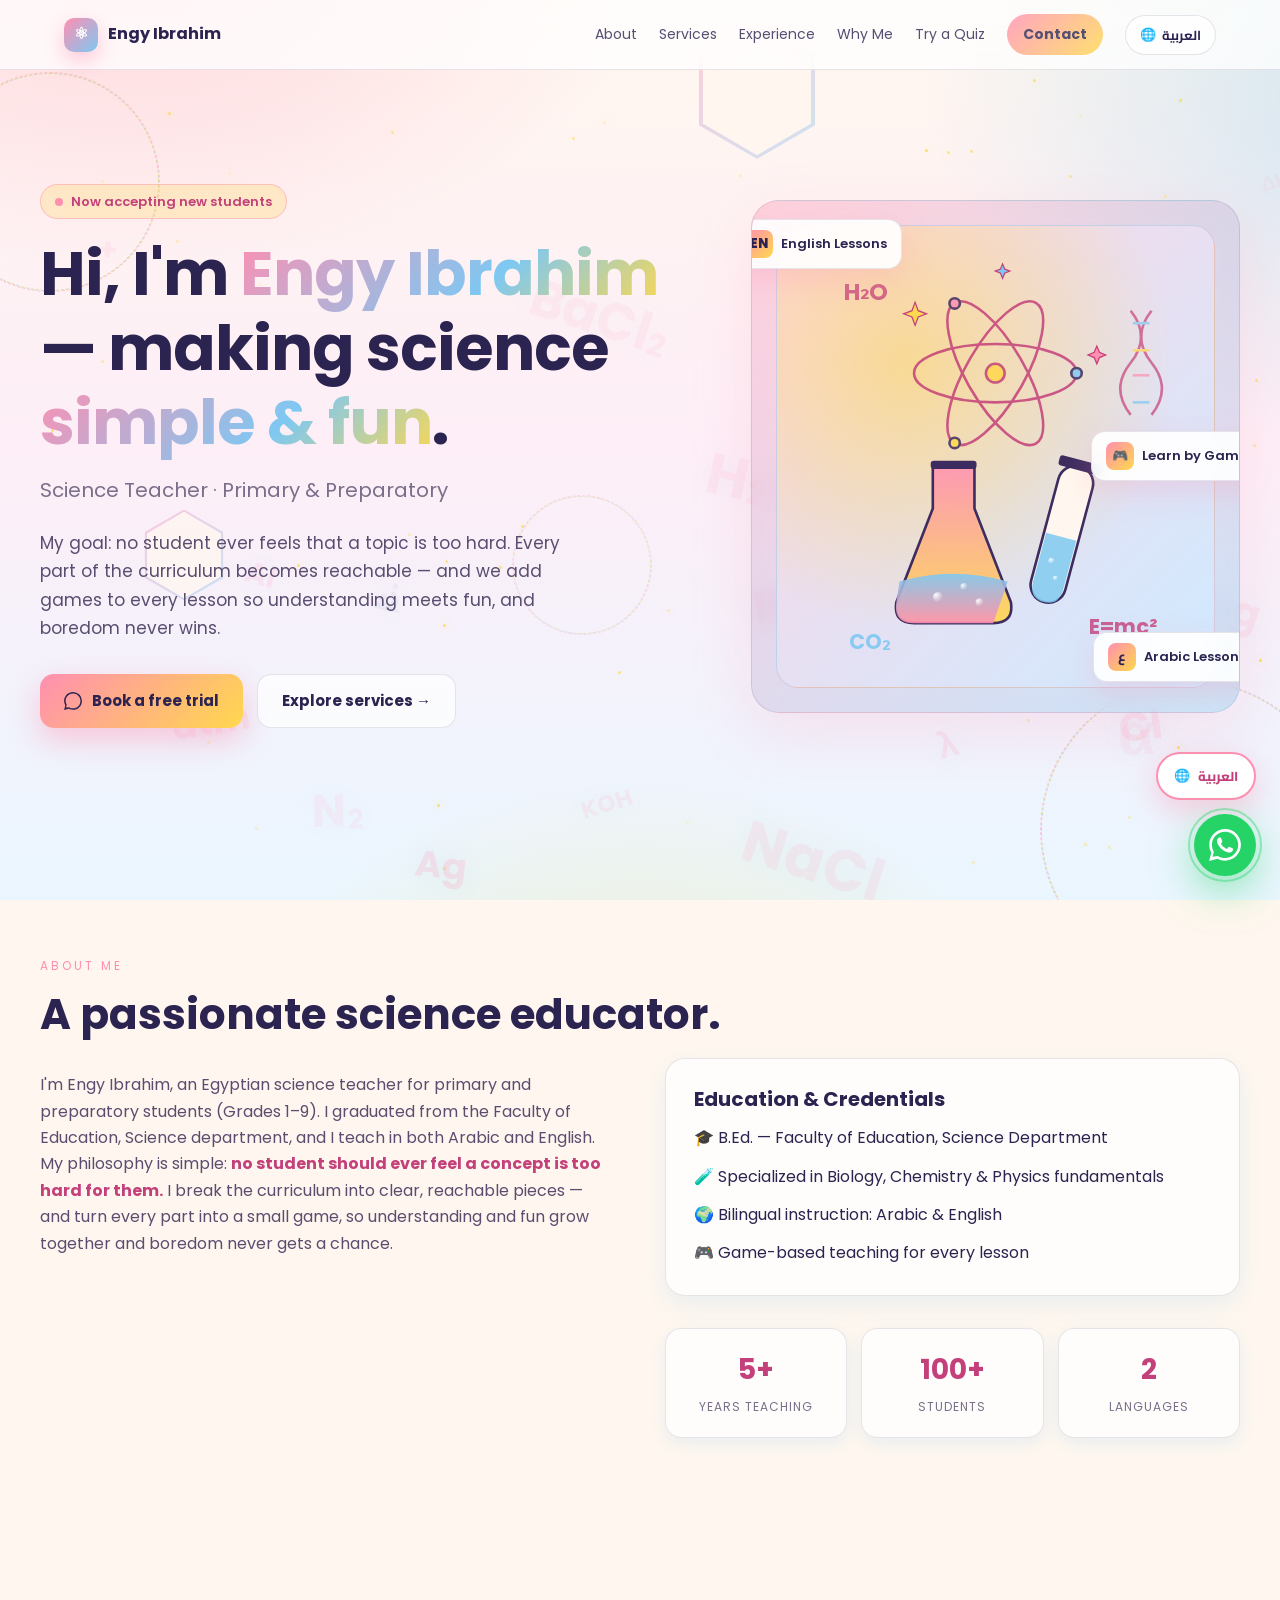
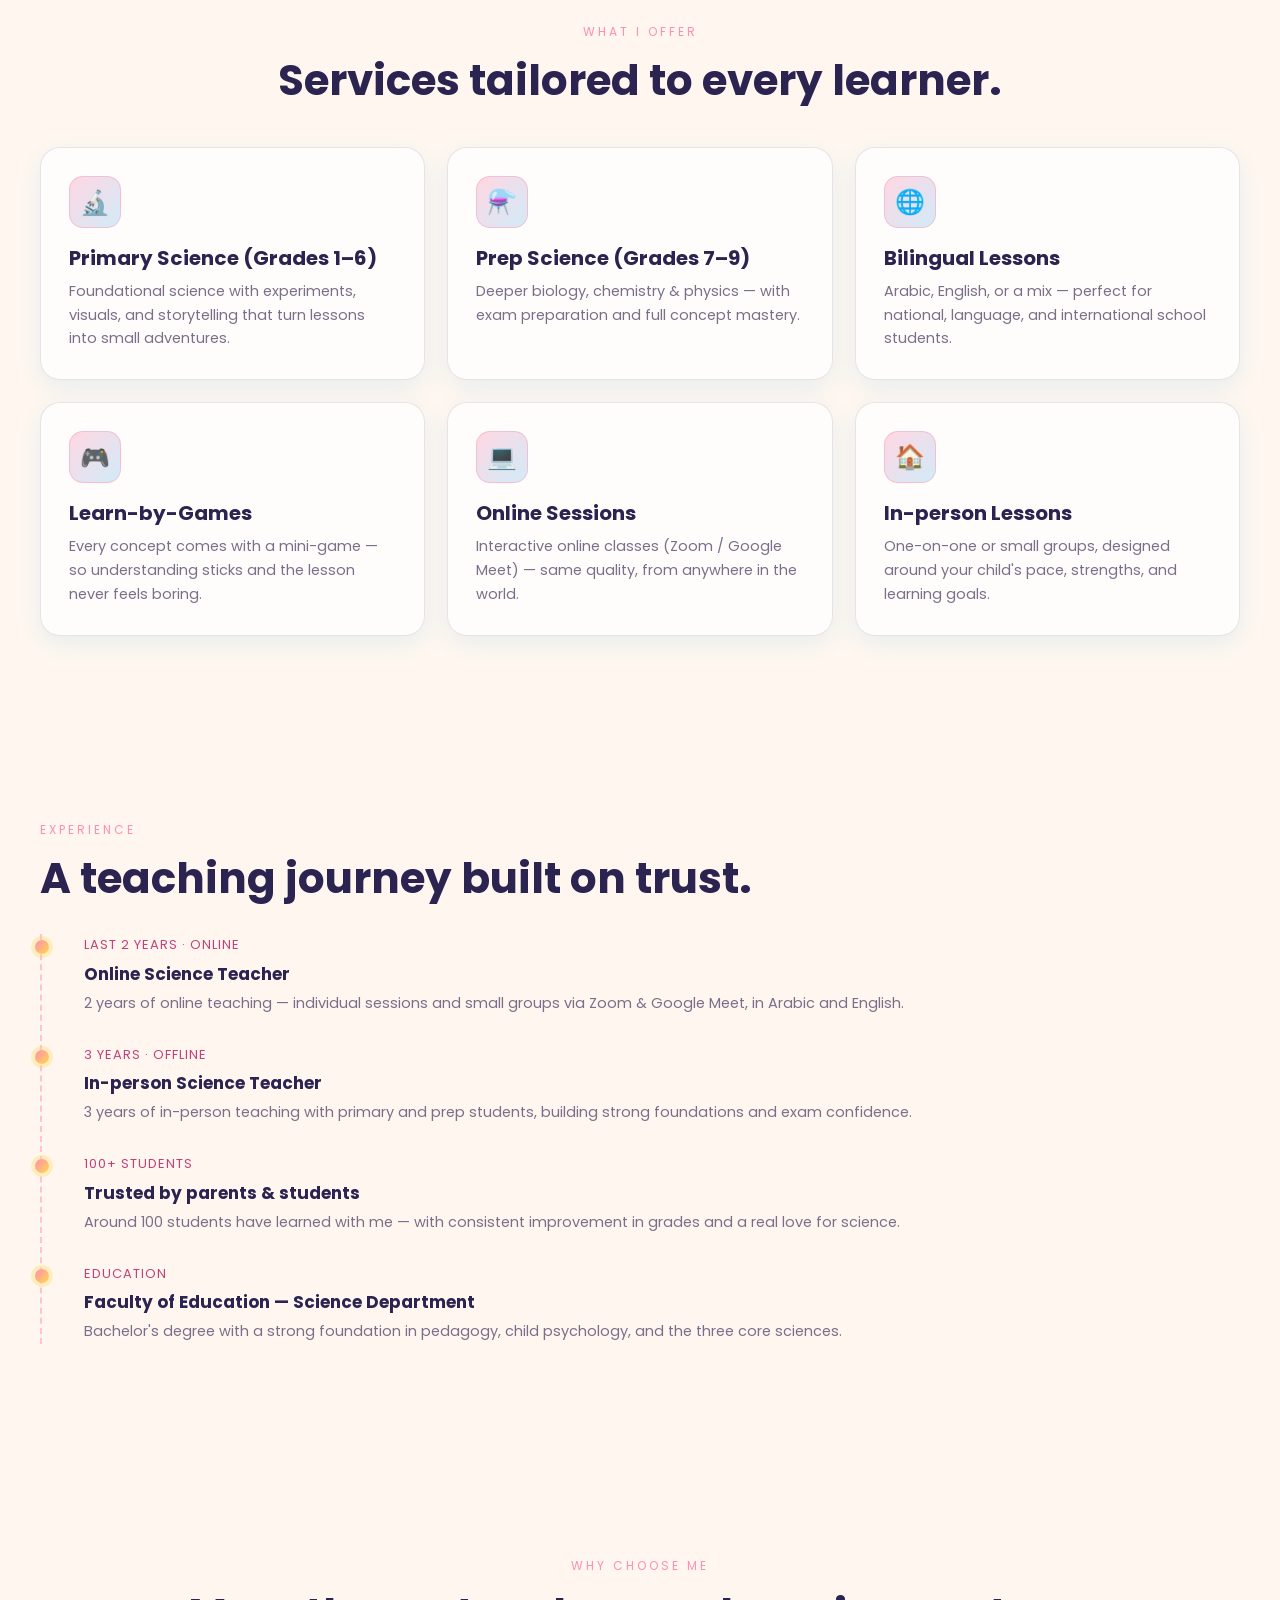
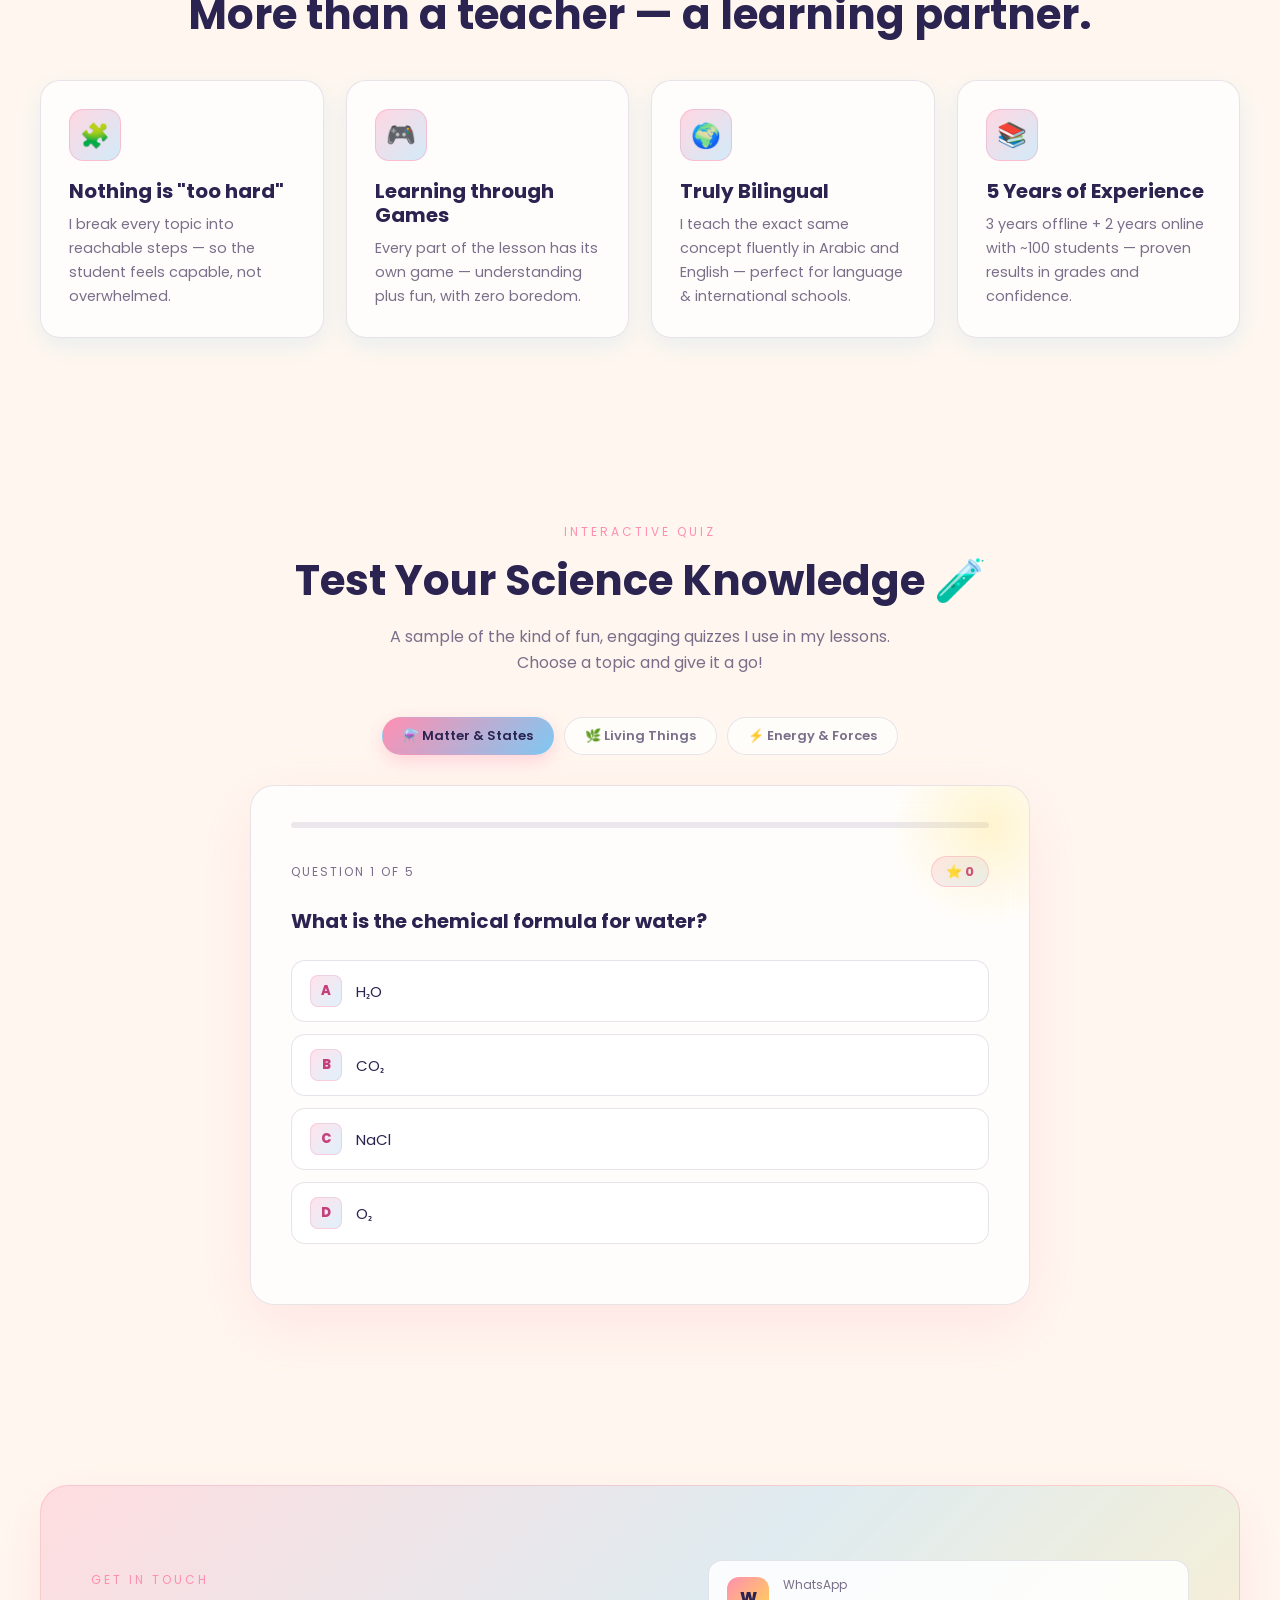
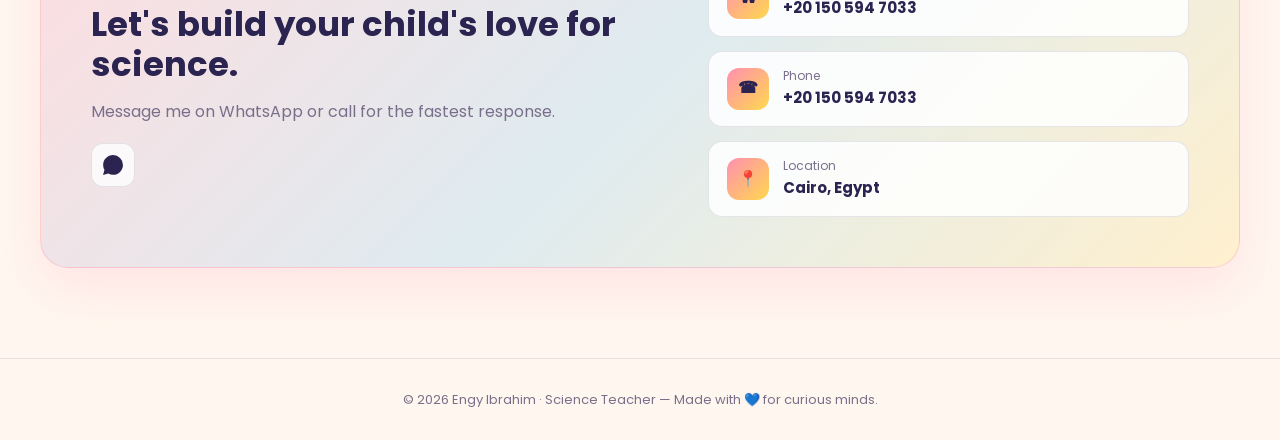
==== index.html @ bc52b360 "rename file" ====
<!DOCTYPE html>
<html lang="en">
<head>
<meta charset="UTF-8" />
<meta name="viewport" content="width=device-width, initial-scale=1.0" />
<title>Engy Ibrahim — Science Teacher | إنچي إبراهيم مدرّسة علوم</title>
<meta name="description" content="Engy Ibrahim — bilingual Egyptian science teacher for primary & preparatory students. Learning through games & simple explanations." />
<link rel="preconnect" href="https://fonts.googleapis.com">
<link rel="preconnect" href="https://fonts.gstatic.com" crossorigin>
<link href="https://fonts.googleapis.com/css2?family=Cairo:wght@400;600;700;900&family=Poppins:wght@300;400;500;600;700;800&display=swap" rel="stylesheet">
<style>
  :root{
    --navy:#3d2c5f;          /* deep plum used for text */
    --ink:#2b2350;           /* dark text */
    --teal:#ff8fb1;          /* baby pink (primary accent) */
    --cyan:#7ec8f2;           /* baby blue */
    --yellow:#ffd84d;        /* sunny yellow */
    --white:#ffffff;
    --cream:#fff7ef;
    --muted:#7a6f8a;
    --card:rgba(255,255,255,0.75);
    --border:rgba(61,44,95,0.12);
    --shadow:0 20px 60px rgba(255,143,177,.18);
  }
  *{box-sizing:border-box;margin:0;padding:0}
  html{scroll-behavior:smooth}
  body{
    font-family:'Poppins','Cairo',sans-serif;
    background:var(--cream);
    color:var(--ink);
    line-height:1.65;
    overflow-x:hidden;
  }
  /* Language switching */
  body.lang-en .ar-only{display:none !important}
  body.lang-ar .en-only{display:none !important}
  body.lang-ar{font-family:'Cairo',sans-serif;direction:rtl;text-align:right}
  body.lang-ar .nav-wrap,
  body.lang-ar .hero-grid,
  body.lang-ar .about-grid,
  body.lang-ar .contact-wrap{direction:rtl}
  body.lang-ar .timeline{padding-left:0;padding-right:24px;border-left:0;border-right:2px dashed rgba(22,224,189,.35)}
  body.lang-ar .tl-item::before{left:auto;right:-31px}
  body.lang-ar .tl-item{padding-left:0;padding-right:18px}
  body.lang-ar .c-item:hover{transform:translateX(-4px)}
  body.lang-ar .wa-float{right:auto;left:24px}
  body.lang-ar .lang-toggle{right:auto;left:24px}

  a{color:inherit;text-decoration:none}
  img{max-width:100%;display:block}

  /* Background */
  .bg-decor{
    position:fixed;inset:0;z-index:-1;overflow:hidden;
    background:
      radial-gradient(900px 600px at 10% -10%, rgba(255,143,177,.35), transparent 60%),
      radial-gradient(800px 600px at 110% 10%, rgba(126,200,242,.35), transparent 60%),
      radial-gradient(700px 500px at 50% 120%, rgba(255,216,77,.30), transparent 60%),
      linear-gradient(180deg,#fff7ef 0%, #fdeef7 50%, #eaf6ff 100%);
  }
  .stars{position:absolute;inset:0}
  .stars span{
    position:absolute;width:3px;height:3px;background:var(--yellow);border-radius:50%;
    opacity:.7;animation:twinkle 4s infinite ease-in-out;box-shadow:0 0 8px rgba(255,216,77,.7);
  }
  @keyframes twinkle{0%,100%{opacity:.3;transform:scale(1)}50%{opacity:1;transform:scale(1.6)}}

  .atom{
    position:absolute;width:220px;height:220px;border-radius:50%;
    border:1.5px dashed rgba(255,143,177,.45);
    animation:spin 30s linear infinite;
  }
  .atom::before,.atom::after{
    content:"";position:absolute;inset:0;border-radius:50%;
    border:1.5px dashed rgba(126,200,242,.5);
    transform:rotate(60deg);
  }
  .atom::after{transform:rotate(120deg);border-color:rgba(255,216,77,.5)}
  .atom.a1{top:8%;left:-60px}
  .atom.a2{bottom:-80px;right:-60px;width:300px;height:300px;animation-duration:50s}
  .atom.a3{top:55%;left:40%;width:140px;height:140px;opacity:.6}
  @keyframes spin{to{transform:rotate(360deg)}}

  /* Chemistry symbols */
  .chem{
    position:absolute;font-family:'Poppins',sans-serif;font-weight:700;
    color:rgba(255,143,177,.45);
    text-shadow:0 0 24px rgba(126,200,242,.25);
    user-select:none;pointer-events:none;
    animation:drift 18s ease-in-out infinite;white-space:nowrap;
  }
  .chem sub{font-size:.6em;vertical-align:-3px;margin:0 1px}
  .chem sup{font-size:.6em;vertical-align:6px;margin:0 1px}
  @keyframes drift{
    0%,100%{transform:translate(0,0) rotate(var(--r,0deg));opacity:var(--o,.35)}
    50%{transform:translate(10px,-18px) rotate(calc(var(--r,0deg) + 4deg));opacity:calc(var(--o,.35) + .12)}
  }
  .hex{
    position:absolute;width:90px;height:104px;
    clip-path:polygon(50% 0%,100% 25%,100% 75%,50% 100%,0% 75%,0% 25%);
    animation:floatY 14s ease-in-out infinite;opacity:.7;
  }
  .hex::before{
    content:"";position:absolute;inset:0;
    clip-path:polygon(50% 0%,100% 25%,100% 75%,50% 100%,0% 75%,0% 25%);
    background:linear-gradient(135deg, rgba(255,143,177,.55), rgba(126,200,242,.55));
  }
  .hex::after{
    content:"";position:absolute;inset:3px;
    clip-path:polygon(50% 0%,100% 25%,100% 75%,50% 100%,0% 75%,0% 25%);
    background:var(--cream);
  }
  @keyframes floatY{0%,100%{transform:translateY(0) rotate(0)}50%{transform:translateY(-22px) rotate(8deg)}}

  /* Navbar */
  nav.top{
    position:sticky;top:0;z-index:50;
    backdrop-filter:blur(14px);
    background:rgba(255,255,255,.75);
    border-bottom:1px solid var(--border);
  }
  .nav-wrap{
    max-width:1200px;margin:0 auto;padding:14px 24px;
    display:flex;align-items:center;justify-content:space-between;gap:16px;
  }
  .logo{display:flex;align-items:center;gap:10px;font-weight:700;color:var(--ink)}
  .logo .dot{
    width:34px;height:34px;border-radius:10px;
    background:linear-gradient(135deg,var(--teal),var(--cyan));
    display:grid;place-items:center;color:#fff;font-weight:900;
    box-shadow:0 8px 20px rgba(255,143,177,.45);
  }
  .nav-links{display:flex;gap:22px;align-items:center;font-size:14px;color:var(--ink)}
  .nav-links a{opacity:.8;transition:.2s}
  .nav-links a:hover{opacity:1;color:var(--teal)}
  .nav-cta{
    padding:9px 16px;border-radius:999px;
    background:linear-gradient(135deg,var(--teal),var(--yellow));
    color:var(--ink)!important;font-weight:700;
  }
  .lang-btn{
    background:rgba(255,255,255,.7);border:1px solid var(--border);
    color:var(--ink);padding:7px 14px;border-radius:999px;font-weight:700;
    font-size:13px;cursor:pointer;display:inline-flex;align-items:center;gap:6px;
    transition:.2s;font-family:inherit;
  }
  .lang-btn:hover{border-color:var(--teal);color:var(--teal)}
  .burger{display:none;background:none;border:0;color:var(--ink);font-size:24px;cursor:pointer}

  section{padding:90px 24px;position:relative}
  .container{max-width:1200px;margin:0 auto}
  .eyebrow{
    display:inline-block;font-size:12px;letter-spacing:3px;text-transform:uppercase;
    color:var(--teal);margin-bottom:14px;font-family:'Poppins',sans-serif;
  }
  body.lang-ar .eyebrow{letter-spacing:1px}
  h1,h2,h3{font-weight:700;line-height:1.2;color:var(--ink)}
  h2.section-title{font-size:clamp(28px,4vw,42px);margin-bottom:18px}

  /* HERO */
  .hero{padding-top:60px;padding-bottom:80px;min-height:88vh;display:flex;align-items:center}
  .hero-grid{display:grid;grid-template-columns:1.2fr .9fr;gap:60px;align-items:center;width:100%}
  .badge{
    display:inline-flex;align-items:center;gap:8px;
    padding:6px 14px;border-radius:999px;
    background:rgba(255,216,77,.25);border:1px solid rgba(255,143,177,.45);
    color:#c4407a;font-size:13px;font-weight:600;margin-bottom:18px;
  }
  .badge .pulse{width:8px;height:8px;border-radius:50%;background:var(--teal);box-shadow:0 0 0 0 rgba(255,143,177,.7);animation:pulse 2s infinite}
  @keyframes pulse{70%{box-shadow:0 0 0 12px rgba(255,143,177,0)}100%{box-shadow:0 0 0 0 rgba(255,143,177,0)}}

  .hero h1{font-size:clamp(36px,5.4vw,62px);letter-spacing:-1px}
  .hero h1 .grad{
    background:linear-gradient(135deg,var(--teal),var(--cyan) 60%, var(--yellow));
    -webkit-background-clip:text;background-clip:text;color:transparent;
  }
  .hero .role{font-size:clamp(16px,1.6vw,20px);color:var(--muted);margin-top:14px}
  .hero .tag{margin-top:22px;color:#5a4d70;max-width:560px;font-size:17px}
  .hero-cta{display:flex;gap:14px;margin-top:32px;flex-wrap:wrap}
  .btn{
    padding:14px 24px;border-radius:14px;font-weight:700;font-size:15px;
    display:inline-flex;align-items:center;gap:10px;transition:.2s;cursor:pointer;border:0;font-family:inherit;
  }
  .btn-primary{background:linear-gradient(135deg,var(--teal),var(--yellow));color:var(--ink);box-shadow:0 12px 30px rgba(255,143,177,.45)}
  .btn-primary:hover{transform:translateY(-2px);box-shadow:0 18px 40px rgba(255,143,177,.55)}
  .btn-ghost{background:rgba(255,255,255,.7);color:var(--ink);border:1px solid var(--border)}
  .btn-ghost:hover{border-color:var(--teal);color:var(--teal)}

  .hero-card{
    position:relative;aspect-ratio:1/1.05;border-radius:28px;
    background:linear-gradient(135deg,rgba(255,143,177,.35),rgba(126,200,242,.35));
    border:1px solid var(--border);backdrop-filter:blur(12px);
    overflow:hidden;box-shadow:var(--shadow);
  }
  .hero-card .photo{
    position:absolute;inset:24px;border-radius:22px;
    background:
      radial-gradient(circle at 30% 30%, rgba(255,216,77,.55), transparent 60%),
      linear-gradient(135deg,#ffd5e5,#cfeaff);
    display:grid;place-items:center;color:#7a6f8a;text-align:center;padding:18px;
    border:1px solid rgba(61,44,95,.12);
  }
  .hero-card .science-art{padding:10px}
  .sa-atom-orbits{transform-box:fill-box;transform-origin:center;animation:saSpin 22s linear infinite}
  .sa-electron{transform-box:fill-box;transform-origin:0 0;animation:saOrbit 6s linear infinite}
  .sa-electron.e2{animation-duration:8s;animation-delay:-2s}
  .sa-electron.e3{animation-duration:7s;animation-delay:-4s}
  .sa-nucleus{transform-box:fill-box;transform-origin:center;animation:saPulse 2.4s ease-in-out infinite}
  .sa-bubble{transform-box:fill-box;transform-origin:center;animation:saBubble 3.5s ease-in-out infinite}
  .sa-bubble.b2{animation-delay:.6s;animation-duration:4s}
  .sa-bubble.b3{animation-delay:1.2s;animation-duration:3s}
  .sa-spark{transform-box:fill-box;transform-origin:center;animation:saSpark 2.8s ease-in-out infinite}
  .sa-spark.s2{animation-delay:.9s}
  .sa-spark.s3{animation-delay:1.7s}
  @keyframes saSpin{to{transform:rotate(360deg)}}
  @keyframes saOrbit{to{transform:rotate(-360deg)}}
  @keyframes saPulse{0%,100%{transform:scale(1)}50%{transform:scale(1.18)}}
  @keyframes saBubble{0%{transform:translateY(0);opacity:.9}50%{transform:translateY(-10px);opacity:.4}100%{transform:translateY(0);opacity:.9}}
  @keyframes saSpark{0%,100%{opacity:0;transform:scale(.4)}50%{opacity:1;transform:scale(1.2)}}
  @media (prefers-reduced-motion: reduce){
    .sa-atom-orbits,.sa-electron,.sa-nucleus,.sa-bubble,.sa-spark{animation:none}
  }
  .hero-card .photo .ph-icon{font-size:54px;margin-bottom:10px}
  .float-chip{
    position:absolute;background:rgba(255,255,255,.92);backdrop-filter:blur(8px);
    border:1px solid var(--border);border-radius:14px;padding:10px 14px;
    font-size:13px;display:flex;align-items:center;gap:8px;color:var(--ink);font-weight:600;
    box-shadow:0 10px 30px rgba(255,143,177,.25);animation:floaty 5s ease-in-out infinite;
  }
  .float-chip .ico{width:28px;height:28px;border-radius:8px;background:linear-gradient(135deg,var(--teal),var(--yellow));display:grid;place-items:center;color:var(--ink);font-weight:800}
  .chip-1{top:18px;left:-22px;animation-delay:.2s}
  .chip-2{bottom:30px;right:-22px;animation-delay:1.2s}
  .chip-3{top:45%;right:-30px;animation-delay:.8s}
  @keyframes floaty{0%,100%{transform:translateY(0)}50%{transform:translateY(-10px)}}

  .grid{display:grid;gap:22px}
  .grid-3{grid-template-columns:repeat(3,1fr)}
  .card{
    background:var(--card);border:1px solid var(--border);
    border-radius:20px;padding:28px;backdrop-filter:blur(10px);
    transition:.3s;box-shadow:0 8px 24px rgba(126,200,242,.18);
  }
  .card:hover{transform:translateY(-6px);border-color:rgba(255,143,177,.6);box-shadow:0 20px 50px rgba(255,143,177,.25)}
  .card .icon{
    width:52px;height:52px;border-radius:14px;
    background:linear-gradient(135deg,rgba(255,143,177,.35),rgba(126,200,242,.35));
    border:1px solid rgba(255,143,177,.4);
    display:grid;place-items:center;color:#c4407a;font-size:24px;margin-bottom:18px;
  }
  .card h3{font-size:20px;margin-bottom:10px}
  .card p{color:var(--muted);font-size:14.5px}

  /* About */
  .about-grid{display:grid;grid-template-columns:1fr 1fr;gap:50px;align-items:start}
  .about p{color:#5a4d70;margin-top:14px}
  .stat-row{display:grid;grid-template-columns:repeat(3,1fr);gap:14px;margin-top:32px}
  .stat{background:var(--card);border:1px solid var(--border);border-radius:16px;padding:18px;text-align:center;box-shadow:0 6px 18px rgba(126,200,242,.18)}
  .stat b{display:block;font-size:28px;color:#c4407a}
  .stat span{font-size:12px;color:var(--muted);letter-spacing:1px;text-transform:uppercase}
  body.lang-ar .stat span{letter-spacing:.5px}
  .about ul{list-style:none;padding:0;display:flex;flex-direction:column;gap:12px;margin-top:14px}

  /* Timeline */
  .timeline{position:relative;margin-top:20px;padding-left:24px;border-left:2px dashed rgba(255,143,177,.5)}
  .tl-item{position:relative;margin-bottom:28px;padding-left:18px}
  .tl-item::before{
    content:"";position:absolute;left:-31px;top:6px;width:14px;height:14px;border-radius:50%;
    background:linear-gradient(135deg,var(--teal),var(--yellow));box-shadow:0 0 0 4px rgba(255,216,77,.3);
  }
  .tl-item h4{font-size:17px;color:var(--ink)}
  .tl-item .when{color:#c4407a;font-size:13px;letter-spacing:1px;text-transform:uppercase;margin-bottom:4px}
  .tl-item p{color:var(--muted);font-size:14.5px;margin-top:4px}

  .why-grid{grid-template-columns:repeat(4,1fr)}

  /* Contact */
  .contact-wrap{
    background:linear-gradient(135deg,rgba(255,143,177,.25),rgba(126,200,242,.25),rgba(255,216,77,.2));
    border:1px solid rgba(255,143,177,.35);
    border-radius:28px;padding:50px;
    display:grid;grid-template-columns:1.2fr 1fr;gap:40px;align-items:center;
    box-shadow:0 20px 50px rgba(255,143,177,.18);
  }
  .contact-wrap h2{font-size:34px}
  .contact-list{display:flex;flex-direction:column;gap:14px;margin-top:24px}
  .c-item{display:flex;align-items:center;gap:14px;background:rgba(255,255,255,.85);border:1px solid var(--border);padding:14px 18px;border-radius:14px;transition:.2s;color:var(--ink)}
  .c-item:hover{border-color:var(--teal);transform:translateX(4px)}
  .c-item .ic{width:42px;height:42px;border-radius:12px;background:linear-gradient(135deg,var(--teal),var(--yellow));display:grid;place-items:center;color:var(--ink);font-weight:800}
  .c-item small{color:var(--muted);font-size:12px;display:block}
  .c-item b{font-size:15px}
  .socials{display:flex;gap:10px;margin-top:18px}
  .socials a{
    width:44px;height:44px;border-radius:12px;display:grid;place-items:center;
    background:rgba(255,255,255,.8);border:1px solid var(--border);transition:.2s;color:var(--ink);
  }
  .socials a:hover{background:linear-gradient(135deg,var(--teal),var(--yellow));color:var(--ink);transform:translateY(-3px)}

  /* Floating language toggle (mobile FAB-like) */
  .lang-toggle{
    position:fixed;bottom:100px;right:24px;z-index:100;
    background:#fff;backdrop-filter:blur(10px);
    border:2px solid var(--teal);color:#c4407a;
    padding:10px 16px;border-radius:999px;font-weight:800;font-size:13px;
    cursor:pointer;box-shadow:0 10px 30px rgba(255,143,177,.4);
    display:inline-flex;align-items:center;gap:8px;font-family:inherit;
    transition:.2s;
  }
  .lang-toggle:hover{background:var(--teal);color:#fff}

  .wa-float{
    position:fixed;bottom:24px;right:24px;z-index:100;
    width:62px;height:62px;border-radius:50%;
    background:#25D366;display:grid;place-items:center;color:#fff;
    box-shadow:0 14px 40px rgba(37,211,102,.5);
    animation:bob 2.4s ease-in-out infinite;
  }
  .wa-float::before{
    content:"";position:absolute;inset:-6px;border-radius:50%;
    border:2px solid rgba(37,211,102,.4);animation:ring 2s infinite;
  }
  @keyframes ring{0%{transform:scale(.9);opacity:1}100%{transform:scale(1.4);opacity:0}}
  @keyframes bob{0%,100%{transform:translateY(0)}50%{transform:translateY(-6px)}}
  .wa-float svg{width:32px;height:32px}

  footer{padding:30px 24px;text-align:center;color:var(--muted);font-size:13px;border-top:1px solid var(--border)}

  .reveal{opacity:0;transform:translateY(28px);transition:opacity .7s ease, transform .7s ease}
  .reveal.in{opacity:1;transform:none}

  @media (max-width: 920px){
    .nav-links{display:none;position:absolute;top:100%;left:0;right:0;background:rgba(255,255,255,.98);flex-direction:column;padding:18px;border-bottom:1px solid var(--border)}
    .nav-links.open{display:flex}
    .burger{display:block}
    .hero-grid{grid-template-columns:1fr;gap:40px}
    .hero-card{max-width:380px;margin:0 auto}
    .about-grid{grid-template-columns:1fr}
    .grid-3,.why-grid{grid-template-columns:1fr}
    .contact-wrap{grid-template-columns:1fr;padding:32px}
    section{padding:70px 20px}
  }

  /* QUIZ SECTION */
  .quiz-wrap{max-width:780px;margin:0 auto}
  .quiz-tabs{display:flex;gap:10px;flex-wrap:wrap;margin-bottom:30px;justify-content:center}
  .qtab{
    padding:8px 20px;border-radius:999px;border:1.5px solid var(--border);
    background:rgba(255,255,255,.7);color:var(--muted);font-size:13px;font-weight:600;
    cursor:pointer;transition:.2s;font-family:inherit;
  }
  .qtab.active,.qtab:hover{background:linear-gradient(135deg,var(--teal),var(--cyan));color:var(--ink);border-color:transparent;box-shadow:0 6px 18px rgba(255,143,177,.35)}
  .quiz-card{
    background:var(--card);border:1px solid var(--border);border-radius:24px;
    padding:36px 40px;backdrop-filter:blur(12px);box-shadow:var(--shadow);
    position:relative;overflow:hidden;
  }
  .quiz-card::before{
    content:"";position:absolute;top:-60px;right:-60px;width:200px;height:200px;
    background:radial-gradient(circle,rgba(255,216,77,.25),transparent 70%);border-radius:50%;
  }
  .quiz-progress-bar{height:6px;border-radius:999px;background:rgba(61,44,95,.1);margin-bottom:28px;overflow:hidden}
  .quiz-progress-fill{height:100%;border-radius:999px;background:linear-gradient(90deg,var(--teal),var(--cyan));transition:width .5s ease}
  .quiz-meta{display:flex;justify-content:space-between;align-items:center;margin-bottom:20px}
  .quiz-num{font-size:12px;letter-spacing:2px;text-transform:uppercase;color:var(--muted)}
  .quiz-score-badge{background:linear-gradient(135deg,rgba(255,143,177,.2),rgba(126,200,242,.2));border:1px solid rgba(255,143,177,.4);border-radius:999px;padding:4px 14px;font-size:13px;font-weight:700;color:#c4407a}
  .quiz-q{font-size:clamp(16px,2.2vw,20px);font-weight:700;color:var(--ink);margin-bottom:24px;line-height:1.45}
  .quiz-opts{display:flex;flex-direction:column;gap:12px}
  .qopt{
    display:flex;align-items:center;gap:14px;
    padding:14px 18px;border-radius:14px;
    border:1.5px solid var(--border);background:rgba(255,255,255,.85);
    cursor:pointer;transition:.2s;font-size:15px;color:var(--ink);font-family:inherit;width:100%;text-align:left;
  }
  body.lang-ar .qopt{text-align:right}
  .qopt:hover:not(:disabled){border-color:var(--teal);background:rgba(255,143,177,.08);transform:translateX(4px)}
  body.lang-ar .qopt:hover:not(:disabled){transform:translateX(-4px)}
  .qopt:disabled{cursor:default}
  .qopt.correct{border-color:#4caf8a;background:rgba(76,175,138,.12);color:#2a7a58}
  .qopt.wrong{border-color:#e07070;background:rgba(224,112,112,.1);color:#b94040}
  .qopt.reveal{border-color:#4caf8a;background:rgba(76,175,138,.07)}
  .opt-letter{width:32px;height:32px;border-radius:8px;flex-shrink:0;background:linear-gradient(135deg,rgba(255,143,177,.25),rgba(126,200,242,.25));border:1px solid rgba(255,143,177,.3);display:grid;place-items:center;font-weight:800;font-size:13px;color:#c4407a}
  .qopt.correct .opt-letter{background:#4caf8a;color:#fff;border-color:#4caf8a}
  .qopt.wrong .opt-letter{background:#e07070;color:#fff;border-color:#e07070}
  .qopt.reveal .opt-letter{background:#4caf8a;color:#fff;border-color:#4caf8a}
  .quiz-feedback{margin-top:18px;padding:14px 18px;border-radius:12px;font-size:14.5px;font-weight:600;display:none;align-items:center;gap:10px}
  .quiz-feedback.show{display:flex}
  .quiz-feedback.ok{background:rgba(76,175,138,.15);border:1px solid rgba(76,175,138,.4);color:#2a7a58}
  .quiz-feedback.bad{background:rgba(224,112,112,.12);border:1px solid rgba(224,112,112,.35);color:#b94040}
  .quiz-actions{display:flex;justify-content:flex-end;margin-top:24px}
  .quiz-next{padding:12px 28px;border-radius:12px;font-weight:700;font-size:15px;background:linear-gradient(135deg,var(--teal),var(--yellow));color:var(--ink);border:0;cursor:pointer;font-family:inherit;transition:.2s;display:none;box-shadow:0 8px 24px rgba(255,143,177,.35)}
  .quiz-next:hover{transform:translateY(-2px);box-shadow:0 14px 32px rgba(255,143,177,.45)}
  .quiz-result{text-align:center;padding:20px 0;display:none}
  .quiz-result .big-emoji{font-size:64px;margin-bottom:16px;animation:floaty 3s ease-in-out infinite}
  .quiz-result h3{font-size:28px;margin-bottom:10px}
  .quiz-result p{color:var(--muted);font-size:16px;margin-bottom:24px}
  .result-score{display:inline-block;padding:12px 32px;border-radius:20px;margin-bottom:24px;background:linear-gradient(135deg,rgba(255,143,177,.25),rgba(126,200,242,.25));border:1px solid rgba(255,143,177,.4);font-size:36px;font-weight:900;color:#c4407a}
  .quiz-restart{padding:12px 28px;border-radius:12px;font-weight:700;font-size:15px;background:linear-gradient(135deg,var(--teal),var(--yellow));color:var(--ink);border:0;cursor:pointer;font-family:inherit;box-shadow:0 8px 24px rgba(255,143,177,.35);transition:.2s}
  .quiz-restart:hover{transform:translateY(-2px)}

</style>
</head>
<body class="lang-en">

<div class="bg-decor">
  <div class="stars" id="stars"></div>
  <div class="atom a1"></div>
  <div class="atom a2"></div>
  <div class="atom a3"></div>
  <div id="chemLayer"></div>
</div>

<nav class="top">
  <div class="nav-wrap">
    <div class="logo">
      <div class="dot">⚛</div>
      <span class="en-only">Engy Ibrahim</span>
      <span class="ar-only">إنچي إبراهيم</span>
    </div>
    <div class="nav-links" id="navLinks">
      <a href="#about"><span class="en-only">About</span><span class="ar-only">عني</span></a>
      <a href="#services"><span class="en-only">Services</span><span class="ar-only">الخدمات</span></a>
      <a href="#experience"><span class="en-only">Experience</span><span class="ar-only">الخبرة</span></a>
      <a href="#why"><span class="en-only">Why Me</span><span class="ar-only">لماذا أنا</span></a>
      <a href="#quiz"><span class="en-only">Try a Quiz</span><span class="ar-only">اختبر نفسك</span></a>
      <a href="#contact" class="nav-cta"><span class="en-only">Contact</span><span class="ar-only">تواصل</span></a>
      <button class="lang-btn" onclick="toggleLang()">
        🌐 <span class="en-only">العربية</span><span class="ar-only">English</span>
      </button>
    </div>
    <button class="burger" onclick="document.getElementById('navLinks').classList.toggle('open')">☰</button>
  </div>
</nav>

<!-- HERO -->
<section class="hero">
  <div class="container hero-grid">
    <div class="reveal">
      <span class="badge">
        <span class="pulse"></span>
        <span class="en-only">Now accepting new students</span>
        <span class="ar-only">أماكن متاحة للطلاب الجدد</span>
      </span>
      <h1 class="en-only">Hi, I'm <span class="grad">Engy Ibrahim</span> — making science <span class="grad">simple & fun</span>.</h1>
      <h1 class="ar-only">مرحباً، أنا <span class="grad">إنچي إبراهيم</span> — أجعل العلوم <span class="grad">سهلةً وممتعة</span>.</h1>
      <div class="role">
        <span class="en-only">Science Teacher · Primary & Preparatory</span>
        <span class="ar-only">مدرّسة علوم · ابتدائي وإعدادي</span>
      </div>
      <p class="tag en-only">My goal: no student ever feels that a topic is too hard. Every part of the curriculum becomes reachable — and we add games to every lesson so understanding meets fun, and boredom never wins.</p>
      <p class="tag ar-only">هدفي أن لا يشعر الطالب أبداً بصعوبة أيٍّ من المواضيع، وأن يتمكّن من فهم كل جزء من المنهج مهما بدا عسيراً. ونُضيف إلى كل حصة ألعاباً تعليمية لدمج الفهم بالمتعة، فلا يجد الملل إلى التعلّم سبيلاً.</p>
      <div class="hero-cta">
        <a href="https://wa.me/201505947033" class="btn btn-primary">
          <svg width="18" height="18" viewBox="0 0 24 24" fill="currentColor"><path d="M.057 24l1.687-6.163a11.867 11.867 0 01-1.587-5.946C.16 5.335 5.495 0 12.05 0a11.817 11.817 0 018.413 3.488 11.824 11.824 0 013.48 8.414c-.003 6.555-5.338 11.89-11.893 11.89a11.9 11.9 0 01-5.688-1.448L.057 24zm6.597-3.807c1.676.995 3.276 1.591 5.392 1.592 5.448 0 9.886-4.434 9.889-9.885.002-5.462-4.415-9.89-9.881-9.892-5.452 0-9.887 4.434-9.889 9.884a9.86 9.86 0 001.51 5.26l-.999 3.648 3.978-.607z"/></svg>
          <span class="en-only">Book a free trial</span>
          <span class="ar-only">احجز حصة تجريبية</span>
        </a>
        <a href="#services" class="btn btn-ghost">
          <span class="en-only">Explore services →</span>
          <span class="ar-only">← تعرّف على الخدمات</span>
        </a>
      </div>
    </div>
    <div class="hero-card reveal">
      <div class="photo science-art" aria-label="Science illustration">
        <svg viewBox="0 0 400 420" xmlns="http://www.w3.org/2000/svg" style="width:100%;height:100%;display:block">
          <defs>
            <linearGradient id="flask" x1="0" x2="0" y1="0" y2="1">
              <stop offset="0%" stop-color="#ff8fb1" stop-opacity=".85"/>
              <stop offset="100%" stop-color="#ffd84d" stop-opacity=".9"/>
            </linearGradient>
            <linearGradient id="liquid" x1="0" x2="0" y1="0" y2="1">
              <stop offset="0%" stop-color="#7ec8f2"/>
              <stop offset="100%" stop-color="#ff8fb1"/>
            </linearGradient>
            <radialGradient id="bubble" cx=".3" cy=".3" r=".7">
              <stop offset="0%" stop-color="#fff" stop-opacity=".9"/>
              <stop offset="100%" stop-color="#fff" stop-opacity="0"/>
            </radialGradient>
          </defs>

          <!-- Atom -->
          <g transform="translate(200 130)" stroke="#c4407a" stroke-width="2.5" fill="none" opacity=".85">
            <g class="sa-atom-orbits">
              <ellipse cx="0" cy="0" rx="78" ry="28"/>
              <ellipse cx="0" cy="0" rx="78" ry="28" transform="rotate(60)"/>
              <ellipse cx="0" cy="0" rx="78" ry="28" transform="rotate(-60)"/>
              <circle class="sa-electron" cx="78" cy="0" r="5" fill="#7ec8f2" stroke="#3d2c5f"/>
              <circle class="sa-electron e2" cx="-39" cy="-67" r="5" fill="#ff8fb1" stroke="#3d2c5f"/>
              <circle class="sa-electron e3" cx="-39" cy="67" r="5" fill="#ffd84d" stroke="#3d2c5f"/>
            </g>
            <circle class="sa-nucleus" cx="0" cy="0" r="9" fill="#ffd84d" stroke="#c4407a"/>
          </g>

          <!-- Energy sparks around atom -->
          <g fill="#ffd84d" stroke="#c4407a" stroke-width="1.2">
            <path class="sa-spark" d="M120 70 l3 -8 l3 8 l8 3 l-8 3 l-3 8 l-3 -8 l-8 -3 z"/>
            <path class="sa-spark s2" d="M295 110 l2.5 -6 l2.5 6 l6 2.5 l-6 2.5 l-2.5 6 l-2.5 -6 l-6 -2.5 z" fill="#ff8fb1"/>
            <path class="sa-spark s3" d="M205 30 l2 -5 l2 5 l5 2 l-5 2 l-2 5 l-2 -5 l-5 -2 z" fill="#7ec8f2"/>
          </g>

          <!-- Erlenmeyer flask -->
          <g transform="translate(110 220)">
            <path d="M30 0 H70 V40 L105 130 Q108 150 88 150 H12 Q-8 150 -5 130 L30 40 Z"
                  fill="url(#flask)" stroke="#3d2c5f" stroke-width="2.5" stroke-linejoin="round"/>
            <path d="M-2 110 Q50 95 102 110 L88 150 Q108 150 88 150 H12 Q-8 150 -5 130 Z"
                  fill="url(#liquid)" opacity=".9"/>
            <circle class="sa-bubble" cx="35" cy="125" r="5" fill="url(#bubble)"/>
            <circle class="sa-bubble b2" cx="60" cy="115" r="3.5" fill="url(#bubble)"/>
            <circle class="sa-bubble b3" cx="75" cy="130" r="4" fill="url(#bubble)"/>
            <rect x="28" y="-6" width="44" height="8" rx="3" fill="#3d2c5f"/>
          </g>

          <!-- Test tube -->
          <g transform="translate(265 215) rotate(15)">
            <rect x="0" y="0" width="34" height="135" rx="17" fill="#fff7ef" stroke="#3d2c5f" stroke-width="2.5"/>
            <path d="M2 70 H32 V118 Q32 135 17 135 Q2 135 2 118 Z" fill="#7ec8f2" opacity=".85"/>
            <rect x="-4" y="-6" width="42" height="10" rx="3" fill="#3d2c5f"/>
            <circle class="sa-bubble b2" cx="14" cy="95" r="3" fill="url(#bubble)"/>
            <circle class="sa-bubble b3" cx="22" cy="110" r="2.5" fill="url(#bubble)"/>
          </g>

          <!-- DNA strand -->
          <g transform="translate(330 70)" stroke="#c4407a" stroke-width="2.5" fill="none" opacity=".7">
            <path d="M0 0 Q20 25 0 50 Q-20 75 0 100"/>
            <path d="M20 0 Q0 25 20 50 Q40 75 20 100"/>
            <line x1="2" y1="12" x2="18" y2="12" stroke="#7ec8f2"/>
            <line x1="2" y1="38" x2="18" y2="38" stroke="#ffd84d"/>
            <line x1="2" y1="62" x2="18" y2="62" stroke="#ff8fb1"/>
            <line x1="2" y1="88" x2="18" y2="88" stroke="#7ec8f2"/>
          </g>

          <!-- Formula tags -->
          <text x="55" y="60" font-family="Poppins,sans-serif" font-size="22" font-weight="700" fill="#c4407a" opacity=".75">H₂O</text>
          <text x="60" y="395" font-family="Poppins,sans-serif" font-size="20" font-weight="700" fill="#7ec8f2" opacity=".9">CO₂</text>
          <text x="290" y="380" font-family="Poppins,sans-serif" font-size="20" font-weight="700" fill="#c4407a" opacity=".8">E=mc²</text>
        </svg>
      </div>
      <div class="float-chip chip-1"><div class="ico">EN</div> <span class="en-only">English Lessons</span><span class="ar-only">دروس بالإنجليزي</span></div>
      <div class="float-chip chip-2"><div class="ico">ع</div> <span class="en-only">Arabic Lessons</span><span class="ar-only">دروس بالعربي</span></div>
      <div class="float-chip chip-3"><div class="ico">🎮</div> <span class="en-only">Learn by Games</span><span class="ar-only">تعلّم باللعب</span></div>
    </div>
  </div>
</section>

<!-- ABOUT -->
<section id="about" class="about">
  <div class="container">
    <div class="reveal">
      <span class="eyebrow"><span class="en-only">About Me</span><span class="ar-only">عني</span></span>
      <h2 class="section-title en-only">A passionate science educator.</h2>
      <h2 class="section-title ar-only">معلّمة علوم شغوفة بتبسيط العلم.</h2>
    </div>
    <div class="about-grid">
      <div class="reveal">
        <p class="en-only">I'm Engy Ibrahim, an Egyptian science teacher for primary and preparatory students (Grades 1–9). I graduated from the Faculty of Education, Science department, and I teach in both Arabic and English. My philosophy is simple: <strong style="color:#c4407a">no student should ever feel a concept is too hard for them.</strong> I break the curriculum into clear, reachable pieces — and turn every part into a small game, so understanding and fun grow together and boredom never gets a chance.</p>
        <p class="ar-only">أنا إنچي إبراهيم، مدرّسة علوم مصرية للمرحلتين الابتدائية والإعدادية (من الصف الأول حتى الثالث الإعدادي). خريجة كلية التربية – قسم العلوم، وبدرّس باللغتين العربية والإنجليزية. فلسفتي بسيطة: <strong style="color:#c4407a">لازم الطالب ما يحسش أبداً إن في حاجة صعبة.</strong> ببسّط المنهج لأجزاء صغيرة يقدر يوصل لها، وعلى كل جزء بنلعب لعبة صغيرة، علشان الفهم والمتعة يكبروا مع بعض والملل ما يلاقيش مكان.</p>
      </div>
      <div class="reveal">
        <div class="card" style="margin:0">
          <h3 class="en-only">Education & Credentials</h3>
          <h3 class="ar-only">المؤهلات العلمية</h3>
          <ul>
            <li class="en-only">🎓 B.Ed. — Faculty of Education, Science Department</li>
            <li class="ar-only">🎓 بكالوريوس تربية – قسم العلوم (Science)</li>
            <li class="en-only">🧪 Specialized in Biology, Chemistry & Physics fundamentals</li>
            <li class="ar-only">🧪 تخصص في أساسيات الأحياء والكيمياء والفيزياء</li>
            <li class="en-only">🌍 Bilingual instruction: Arabic & English</li>
            <li class="ar-only">🌍 التدريس بلغتين: عربي وإنجليزي</li>
            <li class="en-only">🎮 Game-based teaching for every lesson</li>
            <li class="ar-only">🎮 تعليم قائم على الألعاب في كل درس</li>
          </ul>
        </div>
        <div class="stat-row">
          <div class="stat"><b>5+</b><span class="en-only">Years Teaching</span><span class="ar-only">سنوات خبرة</span></div>
          <div class="stat"><b>100+</b><span class="en-only">Students</span><span class="ar-only">طالب وطالبة</span></div>
          <div class="stat"><b>2</b><span class="en-only">Languages</span><span class="ar-only">لغتين</span></div>
        </div>
      </div>
    </div>
  </div>
</section>

<!-- SERVICES -->
<section id="services">
  <div class="container">
    <div class="reveal" style="text-align:center;margin-bottom:40px">
      <span class="eyebrow"><span class="en-only">What I Offer</span><span class="ar-only">الخدمات</span></span>
      <h2 class="section-title en-only">Services tailored to every learner.</h2>
      <h2 class="section-title ar-only">خدمات مصمّمة لكل طالب.</h2>
    </div>
    <div class="grid grid-3">
      <div class="card reveal">
        <div class="icon">🔬</div>
        <h3 class="en-only">Primary Science (Grades 1–6)</h3>
        <h3 class="ar-only">علوم المرحلة الابتدائية</h3>
        <p class="en-only">Foundational science with experiments, visuals, and storytelling that turn lessons into small adventures.</p>
        <p class="ar-only">تأسيس قوي في العلوم مع تجارب وأنشطة بصرية تخلّي الحصة مغامرة صغيرة.</p>
      </div>
      <div class="card reveal">
        <div class="icon">⚗️</div>
        <h3 class="en-only">Prep Science (Grades 7–9)</h3>
        <h3 class="ar-only">علوم المرحلة الإعدادية</h3>
        <p class="en-only">Deeper biology, chemistry & physics — with exam preparation and full concept mastery.</p>
        <p class="ar-only">شرح متعمّق للأحياء والكيمياء والفيزياء مع تدريب على الامتحانات وفهم كامل للدروس.</p>
      </div>
      <div class="card reveal">
        <div class="icon">🌐</div>
        <h3 class="en-only">Bilingual Lessons</h3>
        <h3 class="ar-only">دروس بلغتين</h3>
        <p class="en-only">Arabic, English, or a mix — perfect for national, language, and international school students.</p>
        <p class="ar-only">باختيارك: عربي أو إنجليزي أو الاتنين — يناسب طلاب الحكومي واللغات والـ International.</p>
      </div>
      <div class="card reveal">
        <div class="icon">🎮</div>
        <h3 class="en-only">Learn-by-Games</h3>
        <h3 class="ar-only">تعلّم باللعب</h3>
        <p class="en-only">Every concept comes with a mini-game — so understanding sticks and the lesson never feels boring.</p>
        <p class="ar-only">كل جزء من الدرس بيتربط بلعبة صغيرة — الفهم بيرسخ والحصة ما تبقاش مملة أبداً.</p>
      </div>
      <div class="card reveal">
        <div class="icon">💻</div>
        <h3 class="en-only">Online Sessions</h3>
        <h3 class="ar-only">دروس أونلاين</h3>
        <p class="en-only">Interactive online classes (Zoom / Google Meet) — same quality, from anywhere in the world.</p>
        <p class="ar-only">حصص أونلاين تفاعلية (Zoom / Google Meet) — نفس الجودة، من أي مكان.</p>
      </div>
      <div class="card reveal">
        <div class="icon">🏠</div>
        <h3 class="en-only">In-person Lessons</h3>
        <h3 class="ar-only">دروس أوفلاين</h3>
        <p class="en-only">One-on-one or small groups, designed around your child's pace, strengths, and learning goals.</p>
        <p class="ar-only">حصص فردية أو مجموعات صغيرة، مصمّمة حسب مستوى الطفل وقدراته وأهدافه.</p>
      </div>
    </div>
  </div>
</section>

<!-- EXPERIENCE -->
<section id="experience">
  <div class="container">
    <div class="reveal" style="margin-bottom:30px">
      <span class="eyebrow"><span class="en-only">Experience</span><span class="ar-only">الخبرة</span></span>
      <h2 class="section-title en-only">A teaching journey built on trust.</h2>
      <h2 class="section-title ar-only">رحلة تدريس مبنيّة على الثقة.</h2>
    </div>
    <div class="timeline reveal">
      <div class="tl-item">
        <div class="when"><span class="en-only">Last 2 years · Online</span><span class="ar-only">آخر سنتين · أونلاين</span></div>
        <h4 class="en-only">Online Science Teacher</h4>
        <h4 class="ar-only">مدرّسة علوم أونلاين</h4>
        <p class="en-only">2 years of online teaching — individual sessions and small groups via Zoom & Google Meet, in Arabic and English.</p>
        <p class="ar-only">سنتين تدريس أونلاين — حصص فردية ومجموعات صغيرة عبر Zoom و Google Meet، بالعربي والإنجليزي.</p>
      </div>
      <div class="tl-item">
        <div class="when"><span class="en-only">3 years · Offline</span><span class="ar-only">٣ سنوات · أوفلاين</span></div>
        <h4 class="en-only">In-person Science Teacher</h4>
        <h4 class="ar-only">مدرّسة علوم أوفلاين</h4>
        <p class="en-only">3 years of in-person teaching with primary and prep students, building strong foundations and exam confidence.</p>
        <p class="ar-only">٣ سنوات تدريس مباشر لطلاب الابتدائي والإعدادي، بتأسيس قوي وثقة كاملة في الامتحانات.</p>
      </div>
      <div class="tl-item">
        <div class="when"><span class="en-only">100+ Students</span><span class="ar-only">+١٠٠ طالب</span></div>
        <h4 class="en-only">Trusted by parents & students</h4>
        <h4 class="ar-only">ثقة من الأهالي والطلاب</h4>
        <p class="en-only">Around 100 students have learned with me — with consistent improvement in grades and a real love for science.</p>
        <p class="ar-only">حوالي ١٠٠ طالب وطالبة درسوا معايا، بتحسّن واضح في الدرجات وحب حقيقي للمادة.</p>
      </div>
      <div class="tl-item">
        <div class="when"><span class="en-only">Education</span><span class="ar-only">التعليم</span></div>
        <h4 class="en-only">Faculty of Education — Science Department</h4>
        <h4 class="ar-only">كلية التربية – قسم العلوم</h4>
        <p class="en-only">Bachelor's degree with a strong foundation in pedagogy, child psychology, and the three core sciences.</p>
        <p class="ar-only">بكالوريوس مع تأسيس قوي في طرق التدريس وعلم نفس الطفل والعلوم الثلاثة.</p>
      </div>
    </div>
  </div>
</section>

<!-- WHY -->
<section id="why">
  <div class="container">
    <div class="reveal" style="text-align:center;margin-bottom:40px">
      <span class="eyebrow"><span class="en-only">Why Choose Me</span><span class="ar-only">لماذا تختارني</span></span>
      <h2 class="section-title en-only">More than a teacher — a learning partner.</h2>
      <h2 class="section-title ar-only">مش بس مدرّسة — شريكة تعلّم.</h2>
    </div>
    <div class="grid why-grid">
      <div class="card reveal">
        <div class="icon">🧩</div>
        <h3 class="en-only">Nothing is "too hard"</h3>
        <h3 class="ar-only">ما فيش حاجة صعبة</h3>
        <p class="en-only">I break every topic into reachable steps — so the student feels capable, not overwhelmed.</p>
        <p class="ar-only">ببسّط أي درس لخطوات صغيرة يقدر يوصلها — الطالب يحسّ إنه قادر، مش متضايق.</p>
      </div>
      <div class="card reveal">
        <div class="icon">🎮</div>
        <h3 class="en-only">Learning through Games</h3>
        <h3 class="ar-only">تعلّم بالألعاب</h3>
        <p class="en-only">Every part of the lesson has its own game — understanding plus fun, with zero boredom.</p>
        <p class="ar-only">كل جزء من الدرس له لعبته — فهم ومتعة، من غير أي ملل.</p>
      </div>
      <div class="card reveal">
        <div class="icon">🌍</div>
        <h3 class="en-only">Truly Bilingual</h3>
        <h3 class="ar-only">ثنائية اللغة فعلياً</h3>
        <p class="en-only">I teach the exact same concept fluently in Arabic and English — perfect for language & international schools.</p>
        <p class="ar-only">بشرح نفس المفهوم بطلاقة بالعربي أو الإنجليزي — مثالي لمدارس اللغات والـ International.</p>
      </div>
      <div class="card reveal">
        <div class="icon">📚</div>
        <h3 class="en-only">5 Years of Experience</h3>
        <h3 class="ar-only">٥ سنوات خبرة</h3>
        <p class="en-only">3 years offline + 2 years online with ~100 students — proven results in grades and confidence.</p>
        <p class="ar-only">٣ سنوات أوفلاين + سنتين أونلاين مع حوالي ١٠٠ طالب — نتائج حقيقية في الدرجات والثقة.</p>
      </div>
    </div>
  </div>
</section>


<!-- QUIZ SECTION -->
<section id="quiz">
  <div class="container">
    <div class="quiz-wrap reveal">
      <div style="text-align:center;margin-bottom:40px">
        <span class="eyebrow"><span class="en-only">Interactive Quiz</span><span class="ar-only">اختبار تفاعلي</span></span>
        <h2 class="section-title en-only">Test Your Science Knowledge 🧪</h2>
        <h2 class="section-title ar-only">اختبر معلوماتك العلمية 🧪</h2>
        <p style="color:var(--muted);max-width:520px;margin:0 auto" class="en-only">A sample of the kind of fun, engaging quizzes I use in my lessons. Choose a topic and give it a go!</p>
        <p style="color:var(--muted);max-width:520px;margin:0 auto" class="ar-only">نموذج من الاختبارات الممتعة اللي بستخدمها في حصصي. اختار موضوع وجرّب!</p>
      </div>

      <div class="quiz-tabs" id="quizTabs">
        <button class="qtab active" onclick="loadQuiz('matter')" data-topic="matter">
          <span class="en-only">⚗️ Matter & States</span><span class="ar-only">⚗️ المادة وحالاتها</span>
        </button>
        <button class="qtab" onclick="loadQuiz('living')" data-topic="living">
          <span class="en-only">🌿 Living Things</span><span class="ar-only">🌿 الكائنات الحية</span>
        </button>
        <button class="qtab" onclick="loadQuiz('energy')" data-topic="energy">
          <span class="en-only">⚡ Energy & Forces</span><span class="ar-only">⚡ الطاقة والقوى</span>
        </button>
      </div>

      <div class="quiz-card" id="quizCard">
        <!-- progress -->
        <div class="quiz-progress-bar"><div class="quiz-progress-fill" id="quizFill" style="width:0%"></div></div>
        <!-- meta -->
        <div class="quiz-meta">
          <span class="quiz-num" id="quizNum"></span>
          <span class="quiz-score-badge" id="quizScoreBadge">⭐ 0</span>
        </div>
        <!-- question -->
        <div class="quiz-q" id="quizQ"></div>
        <!-- options -->
        <div class="quiz-opts" id="quizOpts"></div>
        <!-- feedback -->
        <div class="quiz-feedback" id="quizFeedback"></div>
        <!-- next -->
        <div class="quiz-actions">
          <button class="quiz-next" id="quizNext" onclick="nextQuestion()">
            <span class="en-only">Next →</span><span class="ar-only">→ التالي</span>
          </button>
        </div>
        <!-- result screen -->
        <div class="quiz-result" id="quizResult">
          <div class="big-emoji" id="resultEmoji">🏆</div>
          <div class="result-score" id="resultScore"></div>
          <h3 class="en-only" id="resultTitleEn"></h3>
          <h3 class="ar-only" id="resultTitleAr"></h3>
          <p class="en-only" id="resultMsgEn"></p>
          <p class="ar-only" id="resultMsgAr"></p>
          <button class="quiz-restart" onclick="restartQuiz()">
            <span class="en-only">🔄 Try Again</span><span class="ar-only">🔄 حاول مجدداً</span>
          </button>
        </div>
      </div>
    </div>
  </div>
</section>

<script>
const quizData = {
  matter: [
    {
      en: "What is the chemical formula for water?",
      ar: "ما هي الصيغة الكيميائية للماء؟",
      opts: {en:["H₂O","CO₂","NaCl","O₂"], ar:["H₂O","CO₂","NaCl","O₂"]},
      answer: 0,
      exp: {en:"Water is made of 2 hydrogen atoms and 1 oxygen atom — H₂O!", ar:"الماء مكوّن من ذرتين هيدروجين وذرة أكسجين — H₂O!"}
    },
    {
      en: "When ice melts, it changes from a solid to a ___?",
      ar: "عندما يذوب الجليد، يتحول من صلب إلى ___؟",
      opts: {en:["Gas","Liquid","Plasma","Vapor"], ar:["غاز","سائل","بلازما","بخار"]},
      answer: 1,
      exp: {en:"Melting turns solid ice into liquid water. The molecules start moving more freely!", ar:"الذوبان يحوّل الجليد الصلب إلى ماء سائل. الجزيئات تبدأ تتحرك بحرية أكبر!"}
    },
    {
      en: "Which gas do we breathe in to survive?",
      ar: "أي غاز نتنفسه للبقاء على قيد الحياة؟",
      opts: {en:["Carbon Dioxide","Nitrogen","Oxygen","Hydrogen"], ar:["ثاني أكسيد الكربون","نيتروجين","أكسجين","هيدروجين"]},
      answer: 2,
      exp: {en:"We breathe in Oxygen (O₂) — it powers every cell in our body!", ar:"نتنفس الأكسجين (O₂) — يعطي الطاقة لكل خلية في جسمنا!"}
    },
    {
      en: "Salt dissolving in water is an example of a ___?",
      ar: "ذوبان الملح في الماء مثال على ___؟",
      opts: {en:["Chemical change","Physical change","Combustion","Evaporation"], ar:["تغيير كيميائي","تغيير فيزيائي","احتراق","تبخر"]},
      answer: 1,
      exp: {en:"It's a physical change — no new substance is formed, and you can get the salt back by evaporating the water!", ar:"تغيير فيزيائي — لا تتكون مادة جديدة، وتقدر تسترجع الملح بتبخير الماء!"}
    },
    {
      en: "What is the smallest unit of matter?",
      ar: "ما هي أصغر وحدة في المادة؟",
      opts: {en:["Molecule","Cell","Atom","Electron"], ar:["جزيء","خلية","ذرة","إلكترون"]},
      answer: 2,
      exp: {en:"The atom is the basic building block of all matter. Everything around you is made of atoms!", ar:"الذرة هي اللبنة الأساسية لكل المادة. كل شيء حولك مكوّن من ذرات!"}
    }
  ],
  living: [
    {
      en: "What process do plants use to make their own food?",
      ar: "ما العملية التي تستخدمها النباتات لصنع غذائها؟",
      opts: {en:["Respiration","Photosynthesis","Digestion","Transpiration"], ar:["التنفس","البناء الضوئي","الهضم","النتح"]},
      answer: 1,
      exp: {en:"Photosynthesis uses sunlight, CO₂ and water to make glucose — the plant's food!", ar:"البناء الضوئي يستخدم ضوء الشمس وثاني أكسيد الكربون والماء لصنع الجلوكوز — غذاء النبات!"}
    },
    {
      en: "Which organ pumps blood around the body?",
      ar: "أي عضو يضخ الدم في الجسم؟",
      opts: {en:["Lungs","Brain","Liver","Heart"], ar:["الرئتان","المخ","الكبد","القلب"]},
      answer: 3,
      exp: {en:"The heart is a powerful muscle that beats about 100,000 times a day to pump blood!", ar:"القلب عضلة قوية تنبض حوالي 100,000 مرة يومياً لضخ الدم!"}
    },
    {
      en: "What do we call organisms that eat only plants?",
      ar: "ما اسم الكائنات التي تأكل النباتات فقط؟",
      opts: {en:["Carnivores","Omnivores","Herbivores","Decomposers"], ar:["آكلات لحوم","آكلات كل شيء","آكلات نباتات","محللات"]},
      answer: 2,
      exp: {en:"Herbivores eat only plants. Cows, rabbits, and giraffes are all herbivores!", ar:"الحيوانات العاشبة تأكل النباتات فقط. الأبقار والأرانب والزرافات كلها عاشبة!"}
    },
    {
      en: "How many chambers does the human heart have?",
      ar: "كم عدد غرف القلب البشري؟",
      opts: {en:["2","3","4","6"], ar:["2","3","4","6"]},
      answer: 2,
      exp: {en:"The human heart has 4 chambers: right atrium, right ventricle, left atrium, and left ventricle!", ar:"للقلب البشري 4 غرف: الأذين الأيمن، البطين الأيمن، الأذين الأيسر، والبطين الأيسر!"}
    },
    {
      en: "Which part of the plant absorbs water from the soil?",
      ar: "أي جزء من النبات يمتص الماء من التربة؟",
      opts: {en:["Leaves","Stem","Flower","Roots"], ar:["الأوراق","الساق","الزهرة","الجذور"]},
      answer: 3,
      exp: {en:"Roots absorb water and minerals from the soil and carry them up through the stem to the leaves!", ar:"الجذور تمتص الماء والمعادن من التربة وترفعها عبر الساق إلى الأوراق!"}
    }
  ],
  energy: [
    {
      en: "What is the formula for Einstein's famous equation?",
      ar: "ما هي معادلة أينشتاين الشهيرة؟",
      opts: {en:["F=ma","E=mc²","P=mv","V=IR"], ar:["F=ma","E=mc²","P=mv","V=IR"]},
      answer: 1,
      exp: {en:"E=mc² shows that energy and mass are equivalent, where c is the speed of light!", ar:"E=mc² تُظهر أن الطاقة والكتلة متكافئتان، حيث c هي سرعة الضوء!"}
    },
    {
      en: "Which type of energy does a moving ball have?",
      ar: "أي نوع من الطاقة تمتلكها الكرة المتحركة؟",
      opts: {en:["Potential energy","Chemical energy","Kinetic energy","Nuclear energy"], ar:["طاقة كامنة","طاقة كيميائية","طاقة حركية","طاقة نووية"]},
      answer: 2,
      exp: {en:"Kinetic energy is the energy of motion. The faster the ball moves, the more kinetic energy it has!", ar:"الطاقة الحركية هي طاقة الحركة. كلما تحركت الكرة أسرع، كلما امتلكت طاقة حركية أكبر!"}
    },
    {
      en: "What force pulls objects toward the Earth?",
      ar: "ما القوة التي تجذب الأشياء نحو الأرض؟",
      opts: {en:["Magnetism","Friction","Gravity","Electricity"], ar:["المغناطيسية","الاحتكاك","الجاذبية","الكهرباء"]},
      answer: 2,
      exp: {en:"Gravity is the force that pulls objects toward Earth. It keeps us on the ground and the Moon in orbit!", ar:"الجاذبية هي القوة التي تجذب الأشياء نحو الأرض. تُبقينا على الأرض والقمر في مداره!"}
    },
    {
      en: "A book sitting on a shelf has which type of energy?",
      ar: "الكتاب الجالس على الرف يمتلك أي نوع من الطاقة؟",
      opts: {en:["Kinetic energy","Sound energy","Potential energy","Light energy"], ar:["طاقة حركية","طاقة صوتية","طاقة كامنة","طاقة ضوئية"]},
      answer: 2,
      exp: {en:"A book on a shelf has gravitational potential energy — stored energy due to its height. If it falls, that converts to kinetic energy!", ar:"الكتاب على الرف يمتلك طاقة وضع جاذبية — طاقة مخزنة بسبب ارتفاعه. إذا سقط، تتحول لطاقة حركية!"}
    },
    {
      en: "Light travels at approximately ___ km per second?",
      ar: "تسافر الضوء بسرعة حوالي ___ كم في الثانية؟",
      opts: {en:["100,000","300,000","1,000,000","150,000"], ar:["100,000","300,000","1,000,000","150,000"]},
      answer: 1,
      exp: {en:"Light travels at ~300,000 km/s — it can circle the Earth 7.5 times in just one second!", ar:"الضوء يسافر بسرعة ~300,000 كم/ث — يمكنه إطاف بالأرض 7.5 مرة في ثانية واحدة!"}
    }
  ]
};

let currentTopic = 'matter';
let currentQ = 0;
let score = 0;
let answered = false;

function loadQuiz(topic) {
  currentTopic = topic;
  currentQ = 0;
  score = 0;
  answered = false;
  document.querySelectorAll('.qtab').forEach(t => t.classList.remove('active'));
  document.querySelector(`[data-topic="${topic}"]`).classList.add('active');
  document.getElementById('quizResult').style.display = 'none';
  renderQuestion();
}

function isAr() {
  return document.body.classList.contains('lang-ar');
}

function renderQuestion() {
  const qs = quizData[currentTopic];
  const q = qs[currentQ];
  const lang = isAr() ? 'ar' : 'en';
  const total = qs.length;

  document.getElementById('quizFill').style.width = (currentQ / total * 100) + '%';
  document.getElementById('quizNum').textContent = isAr()
    ? `سؤال ${currentQ + 1} من ${total}`
    : `Question ${currentQ + 1} of ${total}`;
  document.getElementById('quizScoreBadge').textContent = '⭐ ' + score;
  document.getElementById('quizQ').textContent = q[lang];

  const optsEl = document.getElementById('quizOpts');
  optsEl.innerHTML = '';
  const letters = ['A','B','C','D'];
  q.opts[lang].forEach((opt, i) => {
    const btn = document.createElement('button');
    btn.className = 'qopt';
    btn.innerHTML = `<span class="opt-letter">${letters[i]}</span><span>${opt}</span>`;
    btn.onclick = () => selectAnswer(i, btn);
    optsEl.appendChild(btn);
  });

  const fb = document.getElementById('quizFeedback');
  fb.className = 'quiz-feedback';
  fb.textContent = '';
  document.getElementById('quizNext').style.display = 'none';
  answered = false;
}

function selectAnswer(idx, btn) {
  if (answered) return;
  answered = true;
  const q = quizData[currentTopic][currentQ];
  const lang = isAr() ? 'ar' : 'en';
  const opts = document.querySelectorAll('.qopt');

  opts.forEach((o, i) => {
    o.disabled = true;
    if (i === q.answer) o.classList.add('reveal');
  });

  const fb = document.getElementById('quizFeedback');
  if (idx === q.answer) {
    score++;
    btn.classList.add('correct');
    fb.className = 'quiz-feedback ok show';
    fb.textContent = (isAr() ? '✅ ممتاز! ' : '✅ Correct! ') + q.exp[lang];
  } else {
    btn.classList.add('wrong');
    fb.className = 'quiz-feedback bad show';
    fb.textContent = (isAr() ? '❌ إجابة خاطئة. ' : '❌ Not quite. ') + q.exp[lang];
  }
  document.getElementById('quizScoreBadge').textContent = '⭐ ' + score;

  const nextBtn = document.getElementById('quizNext');
  const qs = quizData[currentTopic];
  nextBtn.style.display = 'inline-flex';
  if (currentQ >= qs.length - 1) {
    nextBtn.innerHTML = isAr() ? '🏁 النتيجة' : '🏁 See Results';
  } else {
    nextBtn.innerHTML = isAr() ? '→ التالي' : 'Next →';
  }
}

function nextQuestion() {
  const qs = quizData[currentTopic];
  currentQ++;
  if (currentQ >= qs.length) {
    showResult();
  } else {
    renderQuestion();
  }
}

function showResult() {
  const total = quizData[currentTopic].length;
  const pct = Math.round(score / total * 100);
  document.getElementById('quizFill').style.width = '100%';
  document.getElementById('quizOpts').innerHTML = '';
  document.getElementById('quizQ').textContent = '';
  document.getElementById('quizFeedback').className = 'quiz-feedback';
  document.getElementById('quizNext').style.display = 'none';
  document.getElementById('quizNum').textContent = '';

  let emoji = pct === 100 ? '🏆' : pct >= 60 ? '🌟' : '💪';
  let titleEn = pct === 100 ? 'Perfect Score!' : pct >= 60 ? 'Great Job!' : 'Keep Practicing!';
  let titleAr = pct === 100 ? 'علامة كاملة!' : pct >= 60 ? 'عمل رائع!' : 'استمر في التدريب!';
  let msgEn = pct === 100
    ? "You got every question right — you're a science star! 🌟"
    : pct >= 60
    ? `You scored ${score} out of ${total}. Solid effort — try again to get them all!`
    : `You scored ${score} out of ${total}. Science takes practice — keep going!`;
  let msgAr = pct === 100
    ? 'أجبت على كل الأسئلة صح — أنت نجم العلوم! 🌟'
    : pct >= 60
    ? `حصلت على ${score} من ${total}. جهد ممتاز — حاول مجدداً!`
    : `حصلت على ${score} من ${total}. العلوم تحتاج تدريب — استمر!`;

  document.getElementById('resultEmoji').textContent = emoji;
  document.getElementById('resultScore').textContent = `${score} / ${total}`;
  document.getElementById('resultTitleEn').textContent = titleEn;
  document.getElementById('resultTitleAr').textContent = titleAr;
  document.getElementById('resultMsgEn').textContent = msgEn;
  document.getElementById('resultMsgAr').textContent = msgAr;
  document.getElementById('quizResult').style.display = 'block';
}

function restartQuiz() {
  loadQuiz(currentTopic);
}

// Init
document.addEventListener('DOMContentLoaded', function(){
  loadQuiz('matter');
});
</script>

<!-- CONTACT -->
<section id="contact">
  <div class="container">
    <div class="contact-wrap reveal">
      <div>
        <span class="eyebrow"><span class="en-only">Get in touch</span><span class="ar-only">تواصل معي</span></span>
        <h2 class="en-only">Let's build your child's love for science.</h2>
        <h2 class="ar-only">لنبني معاً حبَّ طفلك للعلوم.</h2>
        <p style="color:var(--muted);max-width:480px;margin-top:14px" class="en-only">Message me on WhatsApp or call for the fastest response.</p>
        <p style="color:var(--muted);max-width:480px;margin-top:14px" class="ar-only">تواصلي معي عبر واتساب أو الهاتف للحصول على أسرع ردٍّ ممكن.</p>
        <div class="socials">
          <a href="https://wa.me/201505947033" aria-label="WhatsApp" title="WhatsApp">
            <svg width="20" height="20" viewBox="0 0 24 24" fill="currentColor"><path d="M.057 24l1.687-6.163a11.867 11.867 0 01-1.587-5.946C.16 5.335 5.495 0 12.05 0a11.817 11.817 0 018.413 3.488 11.824 11.824 0 013.48 8.414c-.003 6.555-5.338 11.89-11.893 11.89a11.9 11.9 0 01-5.688-1.448L.057 24z"/></svg>
          </a>
        </div>
      </div>
      <div>
        <div class="contact-list">
          <a class="c-item" href="https://wa.me/201505947033">
            <div class="ic">W</div>
            <div><small>WhatsApp</small><b>+20 150 594 7033</b></div>
          </a>
          <a class="c-item" href="tel:+201505947033">
            <div class="ic">☎</div>
            <div><small><span class="en-only">Phone</span><span class="ar-only">هاتف</span></small><b>+20 150 594 7033</b></div>
          </a>
          <a class="c-item" href="#">
            <div class="ic">📍</div>
            <div><small><span class="en-only">Location</span><span class="ar-only">الموقع</span></small><b><span class="en-only">Cairo, Egypt</span><span class="ar-only">القاهرة، مصر</span></b></div>
          </a>
        </div>
      </div>
    </div>
  </div>
</section>

<footer>
  © <span id="yr"></span>
  <span class="en-only">Engy Ibrahim · Science Teacher — Made with 💙 for curious minds.</span>
  <span class="ar-only">إنچي إبراهيم · مدرّسة علوم — صُنع بحب 💙 للعقول الفضولية.</span>
</footer>

<!-- Floating language toggle -->
<button class="lang-toggle" onclick="toggleLang()" aria-label="Switch language">
  🌐 <span class="en-only">العربية</span><span class="ar-only">English</span>
</button>

<!-- Floating WhatsApp -->
<a href="https://wa.me/201000000000" class="wa-float" aria-label="Chat on WhatsApp">
  <svg viewBox="0 0 24 24" fill="currentColor"><path d="M.057 24l1.687-6.163a11.867 11.867 0 01-1.587-5.946C.16 5.335 5.495 0 12.05 0a11.817 11.817 0 018.413 3.488 11.824 11.824 0 013.48 8.414c-.003 6.555-5.338 11.89-11.893 11.89a11.9 11.9 0 01-5.688-1.448L.057 24zm6.597-3.807c1.676.995 3.276 1.591 5.392 1.592 5.448 0 9.886-4.434 9.889-9.885.002-5.462-4.415-9.89-9.881-9.892-5.452 0-9.887 4.434-9.889 9.884a9.86 9.86 0 001.51 5.26l-.999 3.648 3.978-.607zm11.387-5.464c-.074-.124-.272-.198-.57-.347-.297-.149-1.758-.868-2.031-.967-.272-.099-.47-.149-.669.149-.198.297-.768.967-.941 1.165-.173.198-.347.223-.644.074-.297-.149-1.255-.462-2.39-1.475-.883-.788-1.48-1.761-1.653-2.059-.173-.297-.018-.458.13-.606.134-.133.297-.347.446-.521.149-.173.198-.298.298-.496.099-.198.05-.372-.025-.521-.075-.149-.669-1.612-.916-2.207-.242-.579-.487-.5-.669-.51l-.57-.01c-.198 0-.521.074-.793.372-.272.297-1.04 1.016-1.04 2.479 0 1.462 1.065 2.875 1.213 3.074.149.198 2.095 3.2 5.076 4.487.709.306 1.263.489 1.694.626.712.226 1.36.194 1.872.118.571-.085 1.758-.719 2.006-1.413.248-.694.248-1.289.173-1.413z"/></svg>
</a>

<script>
  // Language toggle
  function setLang(lang){
    document.body.classList.remove('lang-en','lang-ar');
    document.body.classList.add('lang-'+lang);
    document.documentElement.lang = lang === 'ar' ? 'ar' : 'en';
    document.documentElement.dir = lang === 'ar' ? 'rtl' : 'ltr';
    try{ localStorage.setItem('lang', lang); }catch(e){}
  }
  function toggleLang(){
    const next = document.body.classList.contains('lang-en') ? 'ar' : 'en';
    setLang(next);
  }
  try{
    const saved = localStorage.getItem('lang');
    if(saved) setLang(saved);
  }catch(e){}

  // Stars
  const stars = document.getElementById('stars');
  for(let i=0;i<60;i++){
    const s=document.createElement('span');
    s.style.top=Math.random()*100+'%';
    s.style.left=Math.random()*100+'%';
    s.style.animationDelay=(Math.random()*4)+'s';
    s.style.opacity=(Math.random()*.7+.2);
    stars.appendChild(s);
  }

  // Chemistry symbols
  const chemLayer = document.getElementById('chemLayer');
  const formulas = [
    'H<sub>2</sub>O','CO<sub>2</sub>','O<sub>2</sub>','NaCl','CH<sub>4</sub>',
    'H<sub>2</sub>SO<sub>4</sub>','NH<sub>3</sub>','C<sub>6</sub>H<sub>12</sub>O<sub>6</sub>',
    'HCl','Fe','Au','Ag','Cu','Mg','Ca','N<sub>2</sub>','O<sub>3</sub>',
    'C<sub>2</sub>H<sub>5</sub>OH','KOH','NaOH','π','Δ','λ','E=mc<sup>2</sup>',
    'pH','+','−','⚛','🧪','🔬',
    'Na','K','Cl','P','S','Zn','Al','Si','H<sub>2</sub>','F<sub>2</sub>',
    'CaCO<sub>3</sub>','MgO','H<sub>2</sub>O<sub>2</sub>','C<sub>12</sub>H<sub>22</sub>O<sub>11</sub>',
    'Fe<sub>2</sub>O<sub>3</sub>','HNO<sub>3</sub>','SO<sub>2</sub>','NO<sub>2</sub>',
    'PH<sub>3</sub>','BaCl<sub>2</sub>','AlCl<sub>3</sub>','ZnSO<sub>4</sub>',
    'ΔH','ΔG','mol','M','atm','⚗️','🧬','🔭','Ω','α','β','γ',
    'C<sub>6</sub>H<sub>6</sub>','CH<sub>3</sub>OH','COOH','NH<sub>4</sub>Cl',
    'KMnO<sub>4</sub>','CuSO<sub>4</sub>','AgNO<sub>3</sub>','Na<sub>2</sub>CO<sub>3</sub>'
  ];
  const pageH = Math.max(document.body.scrollHeight, window.innerHeight);
  const count = Math.floor(pageH / 60);
  for(let i=0;i<count;i++){
    const el = document.createElement('div');
    el.className = 'chem';
    el.innerHTML = formulas[Math.floor(Math.random()*formulas.length)];
    const size = 14 + Math.random()*48;
    el.style.fontSize = size + 'px';
    el.style.top = (Math.random()*pageH) + 'px';
    el.style.left = (Math.random()*100) + '%';
    const rot = (Math.random()*40 - 20);
    const op = 0.18 + Math.random()*0.28;
    el.style.setProperty('--r', rot + 'deg');
    el.style.setProperty('--o', op);
    el.style.opacity = op;
    el.style.transform = `rotate(${rot}deg)`;
    el.style.animationDelay = (Math.random()*8) + 's';
    el.style.animationDuration = (12 + Math.random()*16) + 's';
    chemLayer.appendChild(el);
  }
  for(let i=0;i<12;i++){
    const h = document.createElement('div');
    h.className = 'hex';
    h.style.top = (Math.random()*pageH) + 'px';
    h.style.left = (Math.random()*95) + '%';
    h.style.transform = `scale(${0.6 + Math.random()*1.1})`;
    h.style.animationDelay = (Math.random()*6) + 's';
    chemLayer.appendChild(h);
  }

  // Year + reveal
  document.getElementById('yr').textContent=new Date().getFullYear();
  const io=new IntersectionObserver((entries)=>{
    entries.forEach(e=>{if(e.isIntersecting){e.target.classList.add('in');io.unobserve(e.target)}});
  },{threshold:.12});
  document.querySelectorAll('.reveal').forEach(el=>io.observe(el));
  document.querySelectorAll('#navLinks a').forEach(a=>a.addEventListener('click',()=>document.getElementById('navLinks').classList.remove('open')));
</script>
</body>
</html>
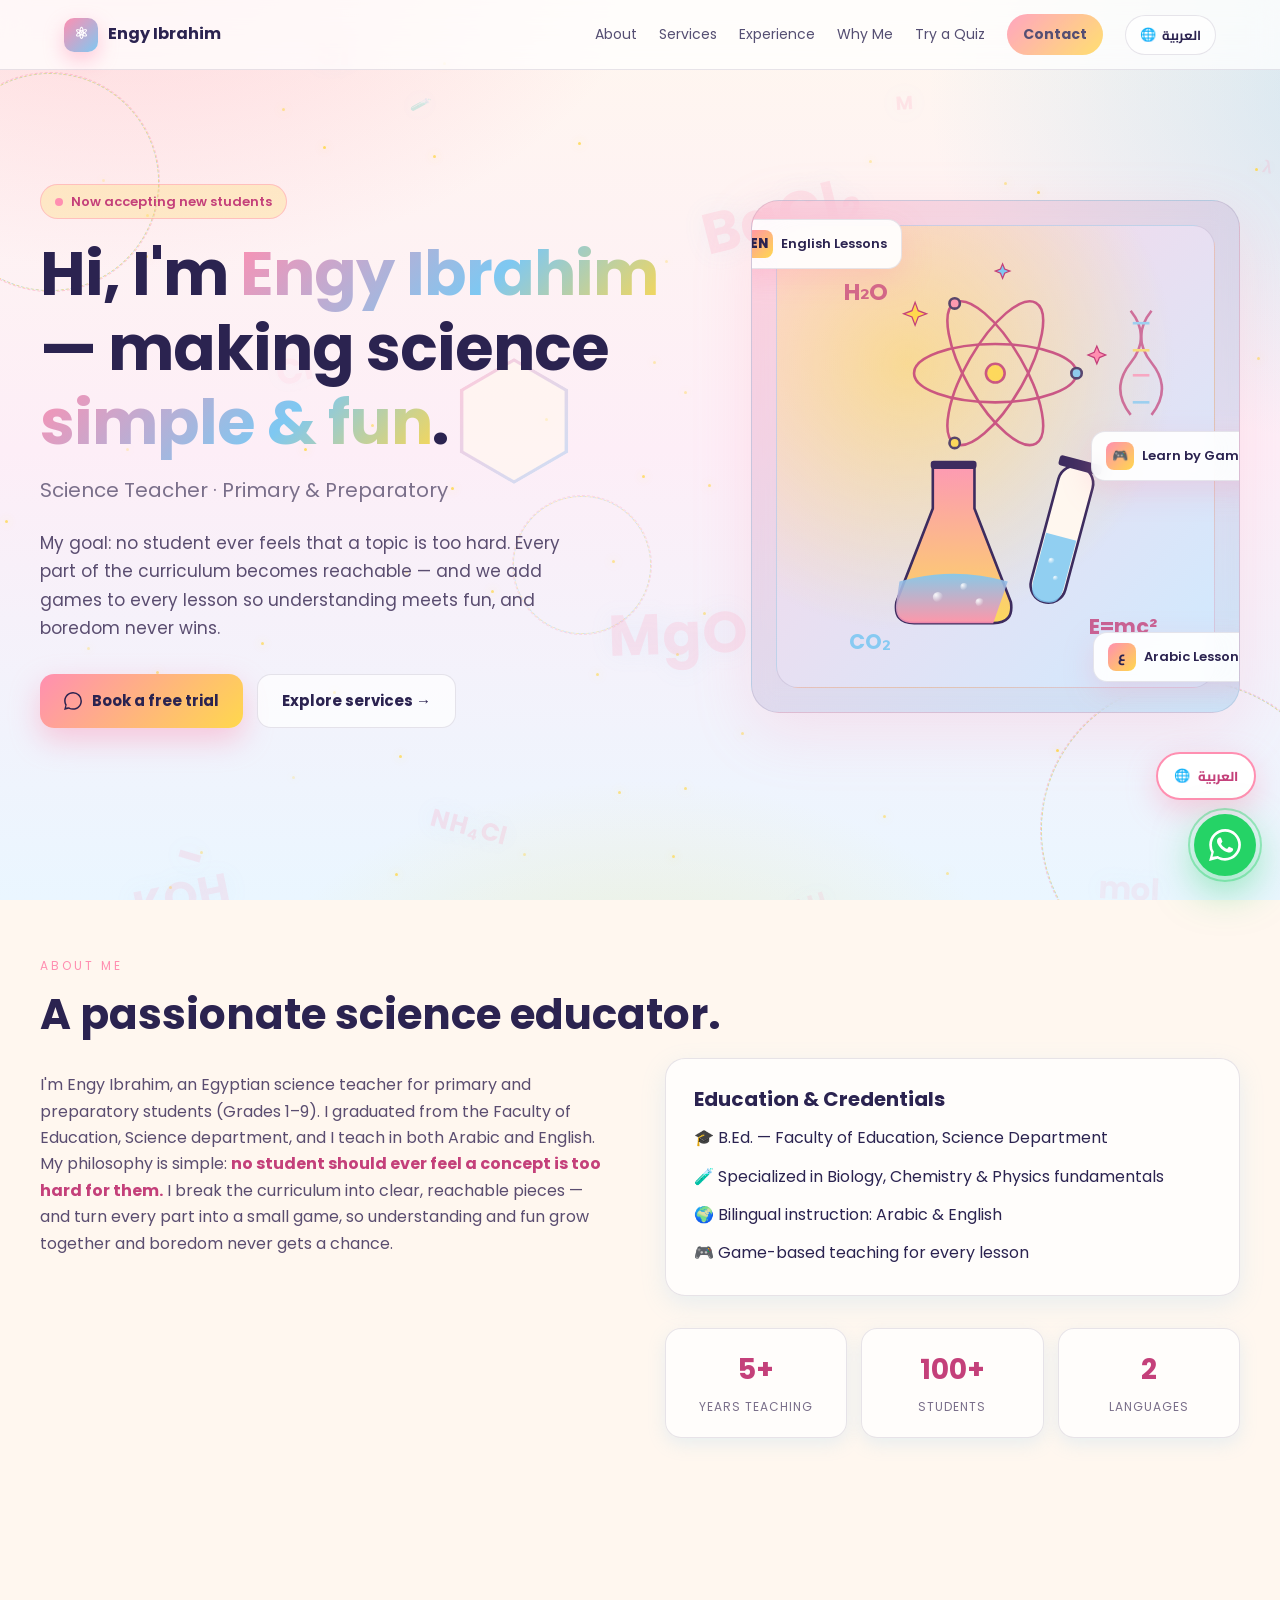
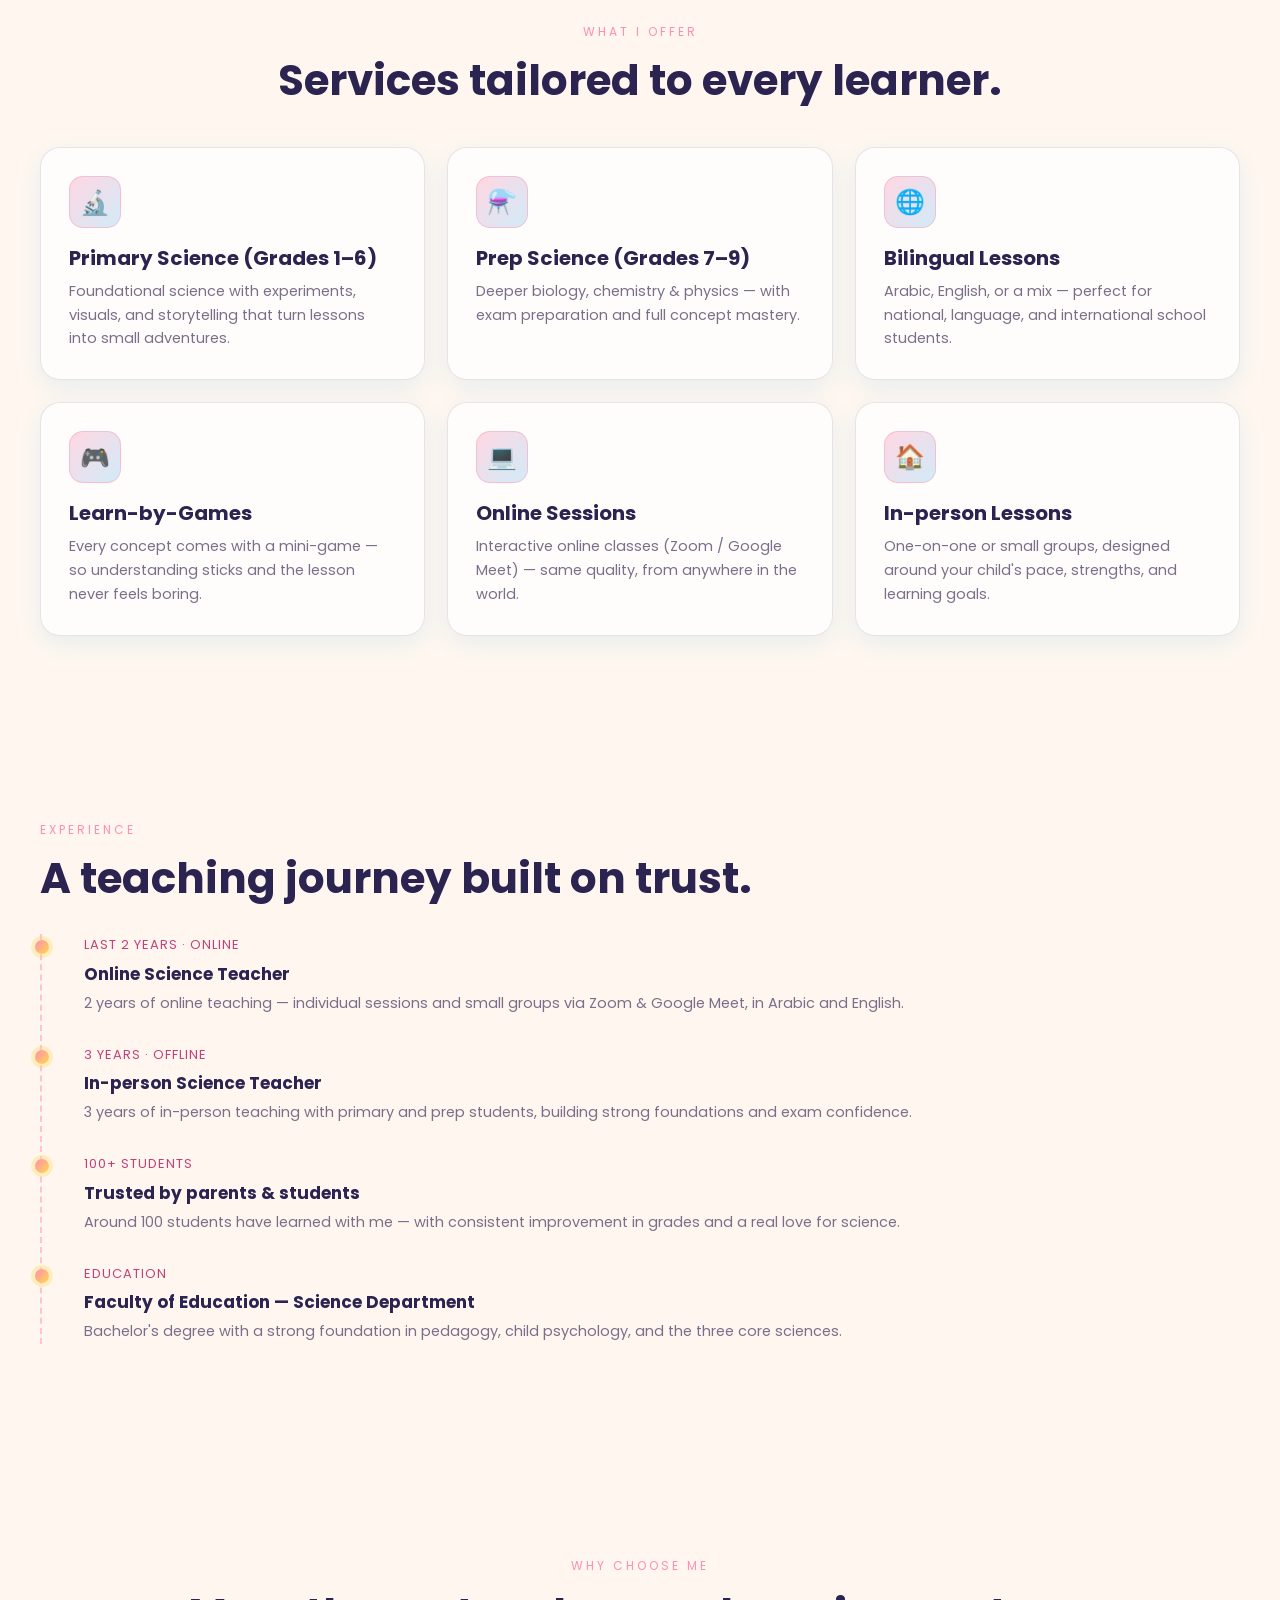
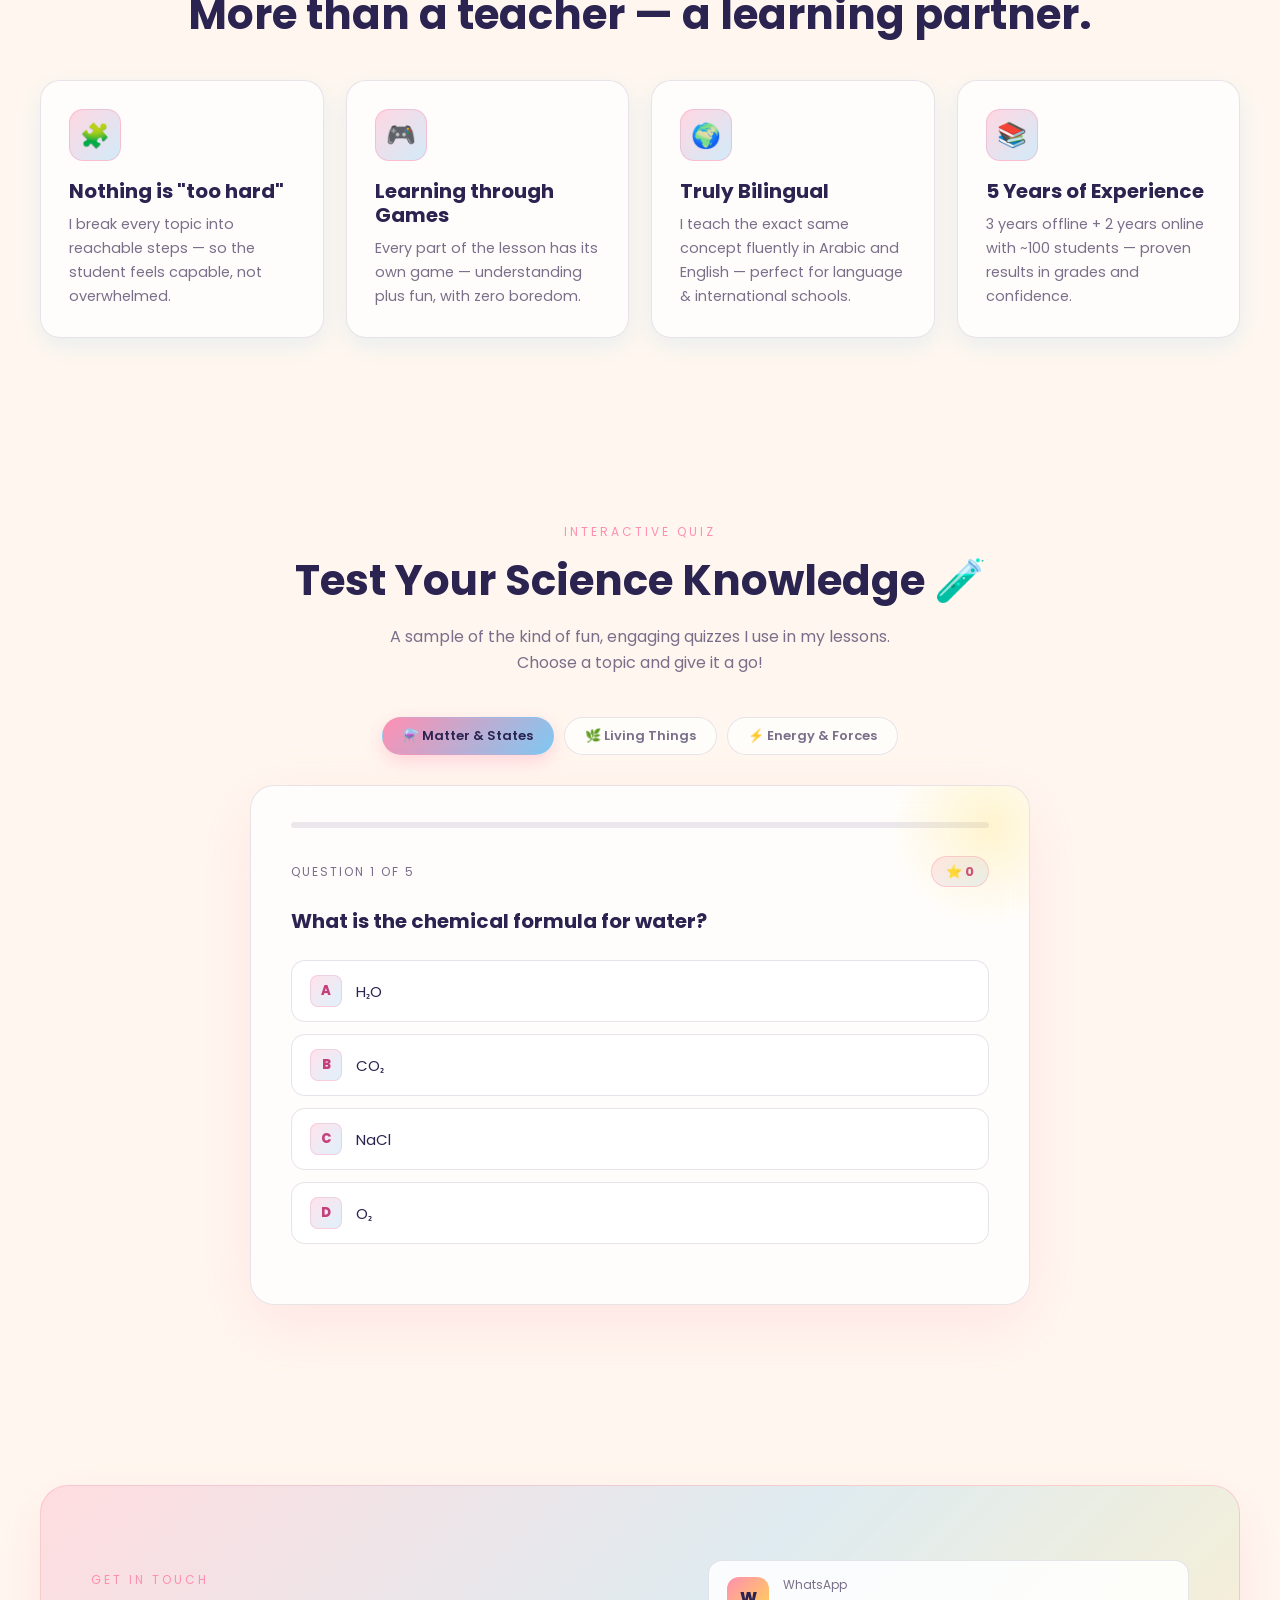
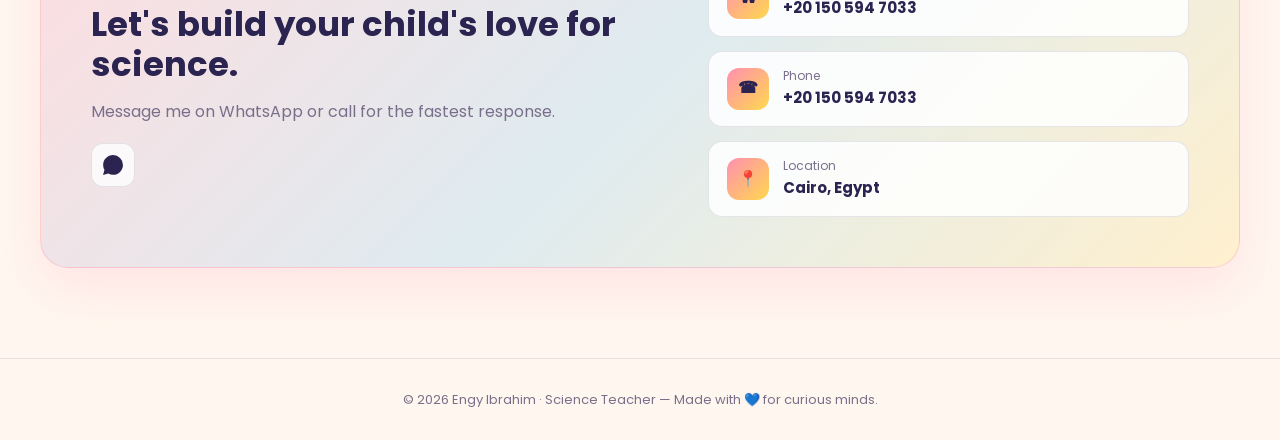
==== commit 4c4761e2: "updates" ====
--- a/index.html
+++ b/index.html
@@ -8,395 +8,7 @@
 <link rel="preconnect" href="https://fonts.googleapis.com">
 <link rel="preconnect" href="https://fonts.gstatic.com" crossorigin>
 <link href="https://fonts.googleapis.com/css2?family=Cairo:wght@400;600;700;900&family=Poppins:wght@300;400;500;600;700;800&display=swap" rel="stylesheet">
-<style>
-  :root{
-    --navy:#3d2c5f;          /* deep plum used for text */
-    --ink:#2b2350;           /* dark text */
-    --teal:#ff8fb1;          /* baby pink (primary accent) */
-    --cyan:#7ec8f2;           /* baby blue */
-    --yellow:#ffd84d;        /* sunny yellow */
-    --white:#ffffff;
-    --cream:#fff7ef;
-    --muted:#7a6f8a;
-    --card:rgba(255,255,255,0.75);
-    --border:rgba(61,44,95,0.12);
-    --shadow:0 20px 60px rgba(255,143,177,.18);
-  }
-  *{box-sizing:border-box;margin:0;padding:0}
-  html{scroll-behavior:smooth}
-  body{
-    font-family:'Poppins','Cairo',sans-serif;
-    background:var(--cream);
-    color:var(--ink);
-    line-height:1.65;
-    overflow-x:hidden;
-  }
-  /* Language switching */
-  body.lang-en .ar-only{display:none !important}
-  body.lang-ar .en-only{display:none !important}
-  body.lang-ar{font-family:'Cairo',sans-serif;direction:rtl;text-align:right}
-  body.lang-ar .nav-wrap,
-  body.lang-ar .hero-grid,
-  body.lang-ar .about-grid,
-  body.lang-ar .contact-wrap{direction:rtl}
-  body.lang-ar .timeline{padding-left:0;padding-right:24px;border-left:0;border-right:2px dashed rgba(22,224,189,.35)}
-  body.lang-ar .tl-item::before{left:auto;right:-31px}
-  body.lang-ar .tl-item{padding-left:0;padding-right:18px}
-  body.lang-ar .c-item:hover{transform:translateX(-4px)}
-  body.lang-ar .wa-float{right:auto;left:24px}
-  body.lang-ar .lang-toggle{right:auto;left:24px}
-
-  a{color:inherit;text-decoration:none}
-  img{max-width:100%;display:block}
-
-  /* Background */
-  .bg-decor{
-    position:fixed;inset:0;z-index:-1;overflow:hidden;
-    background:
-      radial-gradient(900px 600px at 10% -10%, rgba(255,143,177,.35), transparent 60%),
-      radial-gradient(800px 600px at 110% 10%, rgba(126,200,242,.35), transparent 60%),
-      radial-gradient(700px 500px at 50% 120%, rgba(255,216,77,.30), transparent 60%),
-      linear-gradient(180deg,#fff7ef 0%, #fdeef7 50%, #eaf6ff 100%);
-  }
-  .stars{position:absolute;inset:0}
-  .stars span{
-    position:absolute;width:3px;height:3px;background:var(--yellow);border-radius:50%;
-    opacity:.7;animation:twinkle 4s infinite ease-in-out;box-shadow:0 0 8px rgba(255,216,77,.7);
-  }
-  @keyframes twinkle{0%,100%{opacity:.3;transform:scale(1)}50%{opacity:1;transform:scale(1.6)}}
-
-  .atom{
-    position:absolute;width:220px;height:220px;border-radius:50%;
-    border:1.5px dashed rgba(255,143,177,.45);
-    animation:spin 30s linear infinite;
-  }
-  .atom::before,.atom::after{
-    content:"";position:absolute;inset:0;border-radius:50%;
-    border:1.5px dashed rgba(126,200,242,.5);
-    transform:rotate(60deg);
-  }
-  .atom::after{transform:rotate(120deg);border-color:rgba(255,216,77,.5)}
-  .atom.a1{top:8%;left:-60px}
-  .atom.a2{bottom:-80px;right:-60px;width:300px;height:300px;animation-duration:50s}
-  .atom.a3{top:55%;left:40%;width:140px;height:140px;opacity:.6}
-  @keyframes spin{to{transform:rotate(360deg)}}
-
-  /* Chemistry symbols */
-  .chem{
-    position:absolute;font-family:'Poppins',sans-serif;font-weight:700;
-    color:rgba(255,143,177,.45);
-    text-shadow:0 0 24px rgba(126,200,242,.25);
-    user-select:none;pointer-events:none;
-    animation:drift 18s ease-in-out infinite;white-space:nowrap;
-  }
-  .chem sub{font-size:.6em;vertical-align:-3px;margin:0 1px}
-  .chem sup{font-size:.6em;vertical-align:6px;margin:0 1px}
-  @keyframes drift{
-    0%,100%{transform:translate(0,0) rotate(var(--r,0deg));opacity:var(--o,.35)}
-    50%{transform:translate(10px,-18px) rotate(calc(var(--r,0deg) + 4deg));opacity:calc(var(--o,.35) + .12)}
-  }
-  .hex{
-    position:absolute;width:90px;height:104px;
-    clip-path:polygon(50% 0%,100% 25%,100% 75%,50% 100%,0% 75%,0% 25%);
-    animation:floatY 14s ease-in-out infinite;opacity:.7;
-  }
-  .hex::before{
-    content:"";position:absolute;inset:0;
-    clip-path:polygon(50% 0%,100% 25%,100% 75%,50% 100%,0% 75%,0% 25%);
-    background:linear-gradient(135deg, rgba(255,143,177,.55), rgba(126,200,242,.55));
-  }
-  .hex::after{
-    content:"";position:absolute;inset:3px;
-    clip-path:polygon(50% 0%,100% 25%,100% 75%,50% 100%,0% 75%,0% 25%);
-    background:var(--cream);
-  }
-  @keyframes floatY{0%,100%{transform:translateY(0) rotate(0)}50%{transform:translateY(-22px) rotate(8deg)}}
-
-  /* Navbar */
-  nav.top{
-    position:sticky;top:0;z-index:50;
-    backdrop-filter:blur(14px);
-    background:rgba(255,255,255,.75);
-    border-bottom:1px solid var(--border);
-  }
-  .nav-wrap{
-    max-width:1200px;margin:0 auto;padding:14px 24px;
-    display:flex;align-items:center;justify-content:space-between;gap:16px;
-  }
-  .logo{display:flex;align-items:center;gap:10px;font-weight:700;color:var(--ink)}
-  .logo .dot{
-    width:34px;height:34px;border-radius:10px;
-    background:linear-gradient(135deg,var(--teal),var(--cyan));
-    display:grid;place-items:center;color:#fff;font-weight:900;
-    box-shadow:0 8px 20px rgba(255,143,177,.45);
-  }
-  .nav-links{display:flex;gap:22px;align-items:center;font-size:14px;color:var(--ink)}
-  .nav-links a{opacity:.8;transition:.2s}
-  .nav-links a:hover{opacity:1;color:var(--teal)}
-  .nav-cta{
-    padding:9px 16px;border-radius:999px;
-    background:linear-gradient(135deg,var(--teal),var(--yellow));
-    color:var(--ink)!important;font-weight:700;
-  }
-  .lang-btn{
-    background:rgba(255,255,255,.7);border:1px solid var(--border);
-    color:var(--ink);padding:7px 14px;border-radius:999px;font-weight:700;
-    font-size:13px;cursor:pointer;display:inline-flex;align-items:center;gap:6px;
-    transition:.2s;font-family:inherit;
-  }
-  .lang-btn:hover{border-color:var(--teal);color:var(--teal)}
-  .burger{display:none;background:none;border:0;color:var(--ink);font-size:24px;cursor:pointer}
-
-  section{padding:90px 24px;position:relative}
-  .container{max-width:1200px;margin:0 auto}
-  .eyebrow{
-    display:inline-block;font-size:12px;letter-spacing:3px;text-transform:uppercase;
-    color:var(--teal);margin-bottom:14px;font-family:'Poppins',sans-serif;
-  }
-  body.lang-ar .eyebrow{letter-spacing:1px}
-  h1,h2,h3{font-weight:700;line-height:1.2;color:var(--ink)}
-  h2.section-title{font-size:clamp(28px,4vw,42px);margin-bottom:18px}
-
-  /* HERO */
-  .hero{padding-top:60px;padding-bottom:80px;min-height:88vh;display:flex;align-items:center}
-  .hero-grid{display:grid;grid-template-columns:1.2fr .9fr;gap:60px;align-items:center;width:100%}
-  .badge{
-    display:inline-flex;align-items:center;gap:8px;
-    padding:6px 14px;border-radius:999px;
-    background:rgba(255,216,77,.25);border:1px solid rgba(255,143,177,.45);
-    color:#c4407a;font-size:13px;font-weight:600;margin-bottom:18px;
-  }
-  .badge .pulse{width:8px;height:8px;border-radius:50%;background:var(--teal);box-shadow:0 0 0 0 rgba(255,143,177,.7);animation:pulse 2s infinite}
-  @keyframes pulse{70%{box-shadow:0 0 0 12px rgba(255,143,177,0)}100%{box-shadow:0 0 0 0 rgba(255,143,177,0)}}
-
-  .hero h1{font-size:clamp(36px,5.4vw,62px);letter-spacing:-1px}
-  .hero h1 .grad{
-    background:linear-gradient(135deg,var(--teal),var(--cyan) 60%, var(--yellow));
-    -webkit-background-clip:text;background-clip:text;color:transparent;
-  }
-  .hero .role{font-size:clamp(16px,1.6vw,20px);color:var(--muted);margin-top:14px}
-  .hero .tag{margin-top:22px;color:#5a4d70;max-width:560px;font-size:17px}
-  .hero-cta{display:flex;gap:14px;margin-top:32px;flex-wrap:wrap}
-  .btn{
-    padding:14px 24px;border-radius:14px;font-weight:700;font-size:15px;
-    display:inline-flex;align-items:center;gap:10px;transition:.2s;cursor:pointer;border:0;font-family:inherit;
-  }
-  .btn-primary{background:linear-gradient(135deg,var(--teal),var(--yellow));color:var(--ink);box-shadow:0 12px 30px rgba(255,143,177,.45)}
-  .btn-primary:hover{transform:translateY(-2px);box-shadow:0 18px 40px rgba(255,143,177,.55)}
-  .btn-ghost{background:rgba(255,255,255,.7);color:var(--ink);border:1px solid var(--border)}
-  .btn-ghost:hover{border-color:var(--teal);color:var(--teal)}
-
-  .hero-card{
-    position:relative;aspect-ratio:1/1.05;border-radius:28px;
-    background:linear-gradient(135deg,rgba(255,143,177,.35),rgba(126,200,242,.35));
-    border:1px solid var(--border);backdrop-filter:blur(12px);
-    overflow:hidden;box-shadow:var(--shadow);
-  }
-  .hero-card .photo{
-    position:absolute;inset:24px;border-radius:22px;
-    background:
-      radial-gradient(circle at 30% 30%, rgba(255,216,77,.55), transparent 60%),
-      linear-gradient(135deg,#ffd5e5,#cfeaff);
-    display:grid;place-items:center;color:#7a6f8a;text-align:center;padding:18px;
-    border:1px solid rgba(61,44,95,.12);
-  }
-  .hero-card .science-art{padding:10px}
-  .sa-atom-orbits{transform-box:fill-box;transform-origin:center;animation:saSpin 22s linear infinite}
-  .sa-electron{transform-box:fill-box;transform-origin:0 0;animation:saOrbit 6s linear infinite}
-  .sa-electron.e2{animation-duration:8s;animation-delay:-2s}
-  .sa-electron.e3{animation-duration:7s;animation-delay:-4s}
-  .sa-nucleus{transform-box:fill-box;transform-origin:center;animation:saPulse 2.4s ease-in-out infinite}
-  .sa-bubble{transform-box:fill-box;transform-origin:center;animation:saBubble 3.5s ease-in-out infinite}
-  .sa-bubble.b2{animation-delay:.6s;animation-duration:4s}
-  .sa-bubble.b3{animation-delay:1.2s;animation-duration:3s}
-  .sa-spark{transform-box:fill-box;transform-origin:center;animation:saSpark 2.8s ease-in-out infinite}
-  .sa-spark.s2{animation-delay:.9s}
-  .sa-spark.s3{animation-delay:1.7s}
-  @keyframes saSpin{to{transform:rotate(360deg)}}
-  @keyframes saOrbit{to{transform:rotate(-360deg)}}
-  @keyframes saPulse{0%,100%{transform:scale(1)}50%{transform:scale(1.18)}}
-  @keyframes saBubble{0%{transform:translateY(0);opacity:.9}50%{transform:translateY(-10px);opacity:.4}100%{transform:translateY(0);opacity:.9}}
-  @keyframes saSpark{0%,100%{opacity:0;transform:scale(.4)}50%{opacity:1;transform:scale(1.2)}}
-  @media (prefers-reduced-motion: reduce){
-    .sa-atom-orbits,.sa-electron,.sa-nucleus,.sa-bubble,.sa-spark{animation:none}
-  }
-  .hero-card .photo .ph-icon{font-size:54px;margin-bottom:10px}
-  .float-chip{
-    position:absolute;background:rgba(255,255,255,.92);backdrop-filter:blur(8px);
-    border:1px solid var(--border);border-radius:14px;padding:10px 14px;
-    font-size:13px;display:flex;align-items:center;gap:8px;color:var(--ink);font-weight:600;
-    box-shadow:0 10px 30px rgba(255,143,177,.25);animation:floaty 5s ease-in-out infinite;
-  }
-  .float-chip .ico{width:28px;height:28px;border-radius:8px;background:linear-gradient(135deg,var(--teal),var(--yellow));display:grid;place-items:center;color:var(--ink);font-weight:800}
-  .chip-1{top:18px;left:-22px;animation-delay:.2s}
-  .chip-2{bottom:30px;right:-22px;animation-delay:1.2s}
-  .chip-3{top:45%;right:-30px;animation-delay:.8s}
-  @keyframes floaty{0%,100%{transform:translateY(0)}50%{transform:translateY(-10px)}}
-
-  .grid{display:grid;gap:22px}
-  .grid-3{grid-template-columns:repeat(3,1fr)}
-  .card{
-    background:var(--card);border:1px solid var(--border);
-    border-radius:20px;padding:28px;backdrop-filter:blur(10px);
-    transition:.3s;box-shadow:0 8px 24px rgba(126,200,242,.18);
-  }
-  .card:hover{transform:translateY(-6px);border-color:rgba(255,143,177,.6);box-shadow:0 20px 50px rgba(255,143,177,.25)}
-  .card .icon{
-    width:52px;height:52px;border-radius:14px;
-    background:linear-gradient(135deg,rgba(255,143,177,.35),rgba(126,200,242,.35));
-    border:1px solid rgba(255,143,177,.4);
-    display:grid;place-items:center;color:#c4407a;font-size:24px;margin-bottom:18px;
-  }
-  .card h3{font-size:20px;margin-bottom:10px}
-  .card p{color:var(--muted);font-size:14.5px}
-
-  /* About */
-  .about-grid{display:grid;grid-template-columns:1fr 1fr;gap:50px;align-items:start}
-  .about p{color:#5a4d70;margin-top:14px}
-  .stat-row{display:grid;grid-template-columns:repeat(3,1fr);gap:14px;margin-top:32px}
-  .stat{background:var(--card);border:1px solid var(--border);border-radius:16px;padding:18px;text-align:center;box-shadow:0 6px 18px rgba(126,200,242,.18)}
-  .stat b{display:block;font-size:28px;color:#c4407a}
-  .stat span{font-size:12px;color:var(--muted);letter-spacing:1px;text-transform:uppercase}
-  body.lang-ar .stat span{letter-spacing:.5px}
-  .about ul{list-style:none;padding:0;display:flex;flex-direction:column;gap:12px;margin-top:14px}
-
-  /* Timeline */
-  .timeline{position:relative;margin-top:20px;padding-left:24px;border-left:2px dashed rgba(255,143,177,.5)}
-  .tl-item{position:relative;margin-bottom:28px;padding-left:18px}
-  .tl-item::before{
-    content:"";position:absolute;left:-31px;top:6px;width:14px;height:14px;border-radius:50%;
-    background:linear-gradient(135deg,var(--teal),var(--yellow));box-shadow:0 0 0 4px rgba(255,216,77,.3);
-  }
-  .tl-item h4{font-size:17px;color:var(--ink)}
-  .tl-item .when{color:#c4407a;font-size:13px;letter-spacing:1px;text-transform:uppercase;margin-bottom:4px}
-  .tl-item p{color:var(--muted);font-size:14.5px;margin-top:4px}
-
-  .why-grid{grid-template-columns:repeat(4,1fr)}
-
-  /* Contact */
-  .contact-wrap{
-    background:linear-gradient(135deg,rgba(255,143,177,.25),rgba(126,200,242,.25),rgba(255,216,77,.2));
-    border:1px solid rgba(255,143,177,.35);
-    border-radius:28px;padding:50px;
-    display:grid;grid-template-columns:1.2fr 1fr;gap:40px;align-items:center;
-    box-shadow:0 20px 50px rgba(255,143,177,.18);
-  }
-  .contact-wrap h2{font-size:34px}
-  .contact-list{display:flex;flex-direction:column;gap:14px;margin-top:24px}
-  .c-item{display:flex;align-items:center;gap:14px;background:rgba(255,255,255,.85);border:1px solid var(--border);padding:14px 18px;border-radius:14px;transition:.2s;color:var(--ink)}
-  .c-item:hover{border-color:var(--teal);transform:translateX(4px)}
-  .c-item .ic{width:42px;height:42px;border-radius:12px;background:linear-gradient(135deg,var(--teal),var(--yellow));display:grid;place-items:center;color:var(--ink);font-weight:800}
-  .c-item small{color:var(--muted);font-size:12px;display:block}
-  .c-item b{font-size:15px}
-  .socials{display:flex;gap:10px;margin-top:18px}
-  .socials a{
-    width:44px;height:44px;border-radius:12px;display:grid;place-items:center;
-    background:rgba(255,255,255,.8);border:1px solid var(--border);transition:.2s;color:var(--ink);
-  }
-  .socials a:hover{background:linear-gradient(135deg,var(--teal),var(--yellow));color:var(--ink);transform:translateY(-3px)}
-
-  /* Floating language toggle (mobile FAB-like) */
-  .lang-toggle{
-    position:fixed;bottom:100px;right:24px;z-index:100;
-    background:#fff;backdrop-filter:blur(10px);
-    border:2px solid var(--teal);color:#c4407a;
-    padding:10px 16px;border-radius:999px;font-weight:800;font-size:13px;
-    cursor:pointer;box-shadow:0 10px 30px rgba(255,143,177,.4);
-    display:inline-flex;align-items:center;gap:8px;font-family:inherit;
-    transition:.2s;
-  }
-  .lang-toggle:hover{background:var(--teal);color:#fff}
-
-  .wa-float{
-    position:fixed;bottom:24px;right:24px;z-index:100;
-    width:62px;height:62px;border-radius:50%;
-    background:#25D366;display:grid;place-items:center;color:#fff;
-    box-shadow:0 14px 40px rgba(37,211,102,.5);
-    animation:bob 2.4s ease-in-out infinite;
-  }
-  .wa-float::before{
-    content:"";position:absolute;inset:-6px;border-radius:50%;
-    border:2px solid rgba(37,211,102,.4);animation:ring 2s infinite;
-  }
-  @keyframes ring{0%{transform:scale(.9);opacity:1}100%{transform:scale(1.4);opacity:0}}
-  @keyframes bob{0%,100%{transform:translateY(0)}50%{transform:translateY(-6px)}}
-  .wa-float svg{width:32px;height:32px}
-
-  footer{padding:30px 24px;text-align:center;color:var(--muted);font-size:13px;border-top:1px solid var(--border)}
-
-  .reveal{opacity:0;transform:translateY(28px);transition:opacity .7s ease, transform .7s ease}
-  .reveal.in{opacity:1;transform:none}
-
-  @media (max-width: 920px){
-    .nav-links{display:none;position:absolute;top:100%;left:0;right:0;background:rgba(255,255,255,.98);flex-direction:column;padding:18px;border-bottom:1px solid var(--border)}
-    .nav-links.open{display:flex}
-    .burger{display:block}
-    .hero-grid{grid-template-columns:1fr;gap:40px}
-    .hero-card{max-width:380px;margin:0 auto}
-    .about-grid{grid-template-columns:1fr}
-    .grid-3,.why-grid{grid-template-columns:1fr}
-    .contact-wrap{grid-template-columns:1fr;padding:32px}
-    section{padding:70px 20px}
-  }
-
-  /* QUIZ SECTION */
-  .quiz-wrap{max-width:780px;margin:0 auto}
-  .quiz-tabs{display:flex;gap:10px;flex-wrap:wrap;margin-bottom:30px;justify-content:center}
-  .qtab{
-    padding:8px 20px;border-radius:999px;border:1.5px solid var(--border);
-    background:rgba(255,255,255,.7);color:var(--muted);font-size:13px;font-weight:600;
-    cursor:pointer;transition:.2s;font-family:inherit;
-  }
-  .qtab.active,.qtab:hover{background:linear-gradient(135deg,var(--teal),var(--cyan));color:var(--ink);border-color:transparent;box-shadow:0 6px 18px rgba(255,143,177,.35)}
-  .quiz-card{
-    background:var(--card);border:1px solid var(--border);border-radius:24px;
-    padding:36px 40px;backdrop-filter:blur(12px);box-shadow:var(--shadow);
-    position:relative;overflow:hidden;
-  }
-  .quiz-card::before{
-    content:"";position:absolute;top:-60px;right:-60px;width:200px;height:200px;
-    background:radial-gradient(circle,rgba(255,216,77,.25),transparent 70%);border-radius:50%;
-  }
-  .quiz-progress-bar{height:6px;border-radius:999px;background:rgba(61,44,95,.1);margin-bottom:28px;overflow:hidden}
-  .quiz-progress-fill{height:100%;border-radius:999px;background:linear-gradient(90deg,var(--teal),var(--cyan));transition:width .5s ease}
-  .quiz-meta{display:flex;justify-content:space-between;align-items:center;margin-bottom:20px}
-  .quiz-num{font-size:12px;letter-spacing:2px;text-transform:uppercase;color:var(--muted)}
-  .quiz-score-badge{background:linear-gradient(135deg,rgba(255,143,177,.2),rgba(126,200,242,.2));border:1px solid rgba(255,143,177,.4);border-radius:999px;padding:4px 14px;font-size:13px;font-weight:700;color:#c4407a}
-  .quiz-q{font-size:clamp(16px,2.2vw,20px);font-weight:700;color:var(--ink);margin-bottom:24px;line-height:1.45}
-  .quiz-opts{display:flex;flex-direction:column;gap:12px}
-  .qopt{
-    display:flex;align-items:center;gap:14px;
-    padding:14px 18px;border-radius:14px;
-    border:1.5px solid var(--border);background:rgba(255,255,255,.85);
-    cursor:pointer;transition:.2s;font-size:15px;color:var(--ink);font-family:inherit;width:100%;text-align:left;
-  }
-  body.lang-ar .qopt{text-align:right}
-  .qopt:hover:not(:disabled){border-color:var(--teal);background:rgba(255,143,177,.08);transform:translateX(4px)}
-  body.lang-ar .qopt:hover:not(:disabled){transform:translateX(-4px)}
-  .qopt:disabled{cursor:default}
-  .qopt.correct{border-color:#4caf8a;background:rgba(76,175,138,.12);color:#2a7a58}
-  .qopt.wrong{border-color:#e07070;background:rgba(224,112,112,.1);color:#b94040}
-  .qopt.reveal{border-color:#4caf8a;background:rgba(76,175,138,.07)}
-  .opt-letter{width:32px;height:32px;border-radius:8px;flex-shrink:0;background:linear-gradient(135deg,rgba(255,143,177,.25),rgba(126,200,242,.25));border:1px solid rgba(255,143,177,.3);display:grid;place-items:center;font-weight:800;font-size:13px;color:#c4407a}
-  .qopt.correct .opt-letter{background:#4caf8a;color:#fff;border-color:#4caf8a}
-  .qopt.wrong .opt-letter{background:#e07070;color:#fff;border-color:#e07070}
-  .qopt.reveal .opt-letter{background:#4caf8a;color:#fff;border-color:#4caf8a}
-  .quiz-feedback{margin-top:18px;padding:14px 18px;border-radius:12px;font-size:14.5px;font-weight:600;display:none;align-items:center;gap:10px}
-  .quiz-feedback.show{display:flex}
-  .quiz-feedback.ok{background:rgba(76,175,138,.15);border:1px solid rgba(76,175,138,.4);color:#2a7a58}
-  .quiz-feedback.bad{background:rgba(224,112,112,.12);border:1px solid rgba(224,112,112,.35);color:#b94040}
-  .quiz-actions{display:flex;justify-content:flex-end;margin-top:24px}
-  .quiz-next{padding:12px 28px;border-radius:12px;font-weight:700;font-size:15px;background:linear-gradient(135deg,var(--teal),var(--yellow));color:var(--ink);border:0;cursor:pointer;font-family:inherit;transition:.2s;display:none;box-shadow:0 8px 24px rgba(255,143,177,.35)}
-  .quiz-next:hover{transform:translateY(-2px);box-shadow:0 14px 32px rgba(255,143,177,.45)}
-  .quiz-result{text-align:center;padding:20px 0;display:none}
-  .quiz-result .big-emoji{font-size:64px;margin-bottom:16px;animation:floaty 3s ease-in-out infinite}
-  .quiz-result h3{font-size:28px;margin-bottom:10px}
-  .quiz-result p{color:var(--muted);font-size:16px;margin-bottom:24px}
-  .result-score{display:inline-block;padding:12px 32px;border-radius:20px;margin-bottom:24px;background:linear-gradient(135deg,rgba(255,143,177,.25),rgba(126,200,242,.25));border:1px solid rgba(255,143,177,.4);font-size:36px;font-weight:900;color:#c4407a}
-  .quiz-restart{padding:12px 28px;border-radius:12px;font-weight:700;font-size:15px;background:linear-gradient(135deg,var(--teal),var(--yellow));color:var(--ink);border:0;cursor:pointer;font-family:inherit;box-shadow:0 8px 24px rgba(255,143,177,.35);transition:.2s}
-  .quiz-restart:hover{transform:translateY(-2px)}
-
-</style>
+<link rel="stylesheet" href="style.css">
 </head>
 <body class="lang-en">
 
--- a/style.css
+++ b/style.css
@@ -0,0 +1,387 @@
+  :root{
+    --navy:#3d2c5f;          /* deep plum used for text */
+    --ink:#2b2350;           /* dark text */
+    --teal:#ff8fb1;          /* baby pink (primary accent) */
+    --cyan:#7ec8f2;           /* baby blue */
+    --yellow:#ffd84d;        /* sunny yellow */
+    --white:#ffffff;
+    --cream:#fff7ef;
+    --muted:#7a6f8a;
+    --card:rgba(255,255,255,0.75);
+    --border:rgba(61,44,95,0.12);
+    --shadow:0 20px 60px rgba(255,143,177,.18);
+  }
+  *{box-sizing:border-box;margin:0;padding:0}
+  html{scroll-behavior:smooth}
+  body{
+    font-family:'Poppins','Cairo',sans-serif;
+    background:var(--cream);
+    color:var(--ink);
+    line-height:1.65;
+    overflow-x:hidden;
+  }
+  /* Language switching */
+  body.lang-en .ar-only{display:none !important}
+  body.lang-ar .en-only{display:none !important}
+  body.lang-ar{font-family:'Cairo',sans-serif;direction:rtl;text-align:right}
+  body.lang-ar .nav-wrap,
+  body.lang-ar .hero-grid,
+  body.lang-ar .about-grid,
+  body.lang-ar .contact-wrap{direction:rtl}
+  body.lang-ar .timeline{padding-left:0;padding-right:24px;border-left:0;border-right:2px dashed rgba(22,224,189,.35)}
+  body.lang-ar .tl-item::before{left:auto;right:-31px}
+  body.lang-ar .tl-item{padding-left:0;padding-right:18px}
+  body.lang-ar .c-item:hover{transform:translateX(-4px)}
+  body.lang-ar .wa-float{right:auto;left:24px}
+  body.lang-ar .lang-toggle{right:auto;left:24px}
+
+  a{color:inherit;text-decoration:none}
+  img{max-width:100%;display:block}
+
+  /* Background */
+  .bg-decor{
+    position:fixed;inset:0;z-index:-1;overflow:hidden;
+    background:
+      radial-gradient(900px 600px at 10% -10%, rgba(255,143,177,.35), transparent 60%),
+      radial-gradient(800px 600px at 110% 10%, rgba(126,200,242,.35), transparent 60%),
+      radial-gradient(700px 500px at 50% 120%, rgba(255,216,77,.30), transparent 60%),
+      linear-gradient(180deg,#fff7ef 0%, #fdeef7 50%, #eaf6ff 100%);
+  }
+  .stars{position:absolute;inset:0}
+  .stars span{
+    position:absolute;width:3px;height:3px;background:var(--yellow);border-radius:50%;
+    opacity:.7;animation:twinkle 4s infinite ease-in-out;box-shadow:0 0 8px rgba(255,216,77,.7);
+  }
+  @keyframes twinkle{0%,100%{opacity:.3;transform:scale(1)}50%{opacity:1;transform:scale(1.6)}}
+
+  .atom{
+    position:absolute;width:220px;height:220px;border-radius:50%;
+    border:1.5px dashed rgba(255,143,177,.45);
+    animation:spin 30s linear infinite;
+  }
+  .atom::before,.atom::after{
+    content:"";position:absolute;inset:0;border-radius:50%;
+    border:1.5px dashed rgba(126,200,242,.5);
+    transform:rotate(60deg);
+  }
+  .atom::after{transform:rotate(120deg);border-color:rgba(255,216,77,.5)}
+  .atom.a1{top:8%;left:-60px}
+  .atom.a2{bottom:-80px;right:-60px;width:300px;height:300px;animation-duration:50s}
+  .atom.a3{top:55%;left:40%;width:140px;height:140px;opacity:.6}
+  @keyframes spin{to{transform:rotate(360deg)}}
+
+  /* Chemistry symbols */
+  .chem{
+    position:absolute;font-family:'Poppins',sans-serif;font-weight:700;
+    color:rgba(255,143,177,.45);
+    text-shadow:0 0 24px rgba(126,200,242,.25);
+    user-select:none;pointer-events:none;
+    animation:drift 18s ease-in-out infinite;white-space:nowrap;
+  }
+  .chem sub{font-size:.6em;vertical-align:-3px;margin:0 1px}
+  .chem sup{font-size:.6em;vertical-align:6px;margin:0 1px}
+  @keyframes drift{
+    0%,100%{transform:translate(0,0) rotate(var(--r,0deg));opacity:var(--o,.35)}
+    50%{transform:translate(10px,-18px) rotate(calc(var(--r,0deg) + 4deg));opacity:calc(var(--o,.35) + .12)}
+  }
+  .hex{
+    position:absolute;width:90px;height:104px;
+    clip-path:polygon(50% 0%,100% 25%,100% 75%,50% 100%,0% 75%,0% 25%);
+    animation:floatY 14s ease-in-out infinite;opacity:.7;
+  }
+  .hex::before{
+    content:"";position:absolute;inset:0;
+    clip-path:polygon(50% 0%,100% 25%,100% 75%,50% 100%,0% 75%,0% 25%);
+    background:linear-gradient(135deg, rgba(255,143,177,.55), rgba(126,200,242,.55));
+  }
+  .hex::after{
+    content:"";position:absolute;inset:3px;
+    clip-path:polygon(50% 0%,100% 25%,100% 75%,50% 100%,0% 75%,0% 25%);
+    background:var(--cream);
+  }
+  @keyframes floatY{0%,100%{transform:translateY(0) rotate(0)}50%{transform:translateY(-22px) rotate(8deg)}}
+
+  /* Navbar */
+  nav.top{
+    position:sticky;top:0;z-index:50;
+    backdrop-filter:blur(14px);
+    background:rgba(255,255,255,.75);
+    border-bottom:1px solid var(--border);
+  }
+  .nav-wrap{
+    max-width:1200px;margin:0 auto;padding:14px 24px;
+    display:flex;align-items:center;justify-content:space-between;gap:16px;
+  }
+  .logo{display:flex;align-items:center;gap:10px;font-weight:700;color:var(--ink)}
+  .logo .dot{
+    width:34px;height:34px;border-radius:10px;
+    background:linear-gradient(135deg,var(--teal),var(--cyan));
+    display:grid;place-items:center;color:#fff;font-weight:900;
+    box-shadow:0 8px 20px rgba(255,143,177,.45);
+  }
+  .nav-links{display:flex;gap:22px;align-items:center;font-size:14px;color:var(--ink)}
+  .nav-links a{opacity:.8;transition:.2s}
+  .nav-links a:hover{opacity:1;color:var(--teal)}
+  .nav-cta{
+    padding:9px 16px;border-radius:999px;
+    background:linear-gradient(135deg,var(--teal),var(--yellow));
+    color:var(--ink)!important;font-weight:700;
+  }
+  .lang-btn{
+    background:rgba(255,255,255,.7);border:1px solid var(--border);
+    color:var(--ink);padding:7px 14px;border-radius:999px;font-weight:700;
+    font-size:13px;cursor:pointer;display:inline-flex;align-items:center;gap:6px;
+    transition:.2s;font-family:inherit;
+  }
+  .lang-btn:hover{border-color:var(--teal);color:var(--teal)}
+  .burger{display:none;background:none;border:0;color:var(--ink);font-size:24px;cursor:pointer}
+
+  section{padding:90px 24px;position:relative}
+  .container{max-width:1200px;margin:0 auto}
+  .eyebrow{
+    display:inline-block;font-size:12px;letter-spacing:3px;text-transform:uppercase;
+    color:var(--teal);margin-bottom:14px;font-family:'Poppins',sans-serif;
+  }
+  body.lang-ar .eyebrow{letter-spacing:1px}
+  h1,h2,h3{font-weight:700;line-height:1.2;color:var(--ink)}
+  h2.section-title{font-size:clamp(28px,4vw,42px);margin-bottom:18px}
+
+  /* HERO */
+  .hero{padding-top:60px;padding-bottom:80px;min-height:88vh;display:flex;align-items:center}
+  .hero-grid{display:grid;grid-template-columns:1.2fr .9fr;gap:60px;align-items:center;width:100%}
+  .badge{
+    display:inline-flex;align-items:center;gap:8px;
+    padding:6px 14px;border-radius:999px;
+    background:rgba(255,216,77,.25);border:1px solid rgba(255,143,177,.45);
+    color:#c4407a;font-size:13px;font-weight:600;margin-bottom:18px;
+  }
+  .badge .pulse{width:8px;height:8px;border-radius:50%;background:var(--teal);box-shadow:0 0 0 0 rgba(255,143,177,.7);animation:pulse 2s infinite}
+  @keyframes pulse{70%{box-shadow:0 0 0 12px rgba(255,143,177,0)}100%{box-shadow:0 0 0 0 rgba(255,143,177,0)}}
+
+  .hero h1{font-size:clamp(36px,5.4vw,62px);letter-spacing:-1px}
+  .hero h1 .grad{
+    background:linear-gradient(135deg,var(--teal),var(--cyan) 60%, var(--yellow));
+    -webkit-background-clip:text;background-clip:text;color:transparent;
+  }
+  .hero .role{font-size:clamp(16px,1.6vw,20px);color:var(--muted);margin-top:14px}
+  .hero .tag{margin-top:22px;color:#5a4d70;max-width:560px;font-size:17px}
+  .hero-cta{display:flex;gap:14px;margin-top:32px;flex-wrap:wrap}
+  .btn{
+    padding:14px 24px;border-radius:14px;font-weight:700;font-size:15px;
+    display:inline-flex;align-items:center;gap:10px;transition:.2s;cursor:pointer;border:0;font-family:inherit;
+  }
+  .btn-primary{background:linear-gradient(135deg,var(--teal),var(--yellow));color:var(--ink);box-shadow:0 12px 30px rgba(255,143,177,.45)}
+  .btn-primary:hover{transform:translateY(-2px);box-shadow:0 18px 40px rgba(255,143,177,.55)}
+  .btn-ghost{background:rgba(255,255,255,.7);color:var(--ink);border:1px solid var(--border)}
+  .btn-ghost:hover{border-color:var(--teal);color:var(--teal)}
+
+  .hero-card{
+    position:relative;aspect-ratio:1/1.05;border-radius:28px;
+    background:linear-gradient(135deg,rgba(255,143,177,.35),rgba(126,200,242,.35));
+    border:1px solid var(--border);backdrop-filter:blur(12px);
+    overflow:hidden;box-shadow:var(--shadow);
+  }
+  .hero-card .photo{
+    position:absolute;inset:24px;border-radius:22px;
+    background:
+      radial-gradient(circle at 30% 30%, rgba(255,216,77,.55), transparent 60%),
+      linear-gradient(135deg,#ffd5e5,#cfeaff);
+    display:grid;place-items:center;color:#7a6f8a;text-align:center;padding:18px;
+    border:1px solid rgba(61,44,95,.12);
+  }
+  .hero-card .science-art{padding:10px}
+  .sa-atom-orbits{transform-box:fill-box;transform-origin:center;animation:saSpin 22s linear infinite}
+  .sa-electron{transform-box:fill-box;transform-origin:0 0;animation:saOrbit 6s linear infinite}
+  .sa-electron.e2{animation-duration:8s;animation-delay:-2s}
+  .sa-electron.e3{animation-duration:7s;animation-delay:-4s}
+  .sa-nucleus{transform-box:fill-box;transform-origin:center;animation:saPulse 2.4s ease-in-out infinite}
+  .sa-bubble{transform-box:fill-box;transform-origin:center;animation:saBubble 3.5s ease-in-out infinite}
+  .sa-bubble.b2{animation-delay:.6s;animation-duration:4s}
+  .sa-bubble.b3{animation-delay:1.2s;animation-duration:3s}
+  .sa-spark{transform-box:fill-box;transform-origin:center;animation:saSpark 2.8s ease-in-out infinite}
+  .sa-spark.s2{animation-delay:.9s}
+  .sa-spark.s3{animation-delay:1.7s}
+  @keyframes saSpin{to{transform:rotate(360deg)}}
+  @keyframes saOrbit{to{transform:rotate(-360deg)}}
+  @keyframes saPulse{0%,100%{transform:scale(1)}50%{transform:scale(1.18)}}
+  @keyframes saBubble{0%{transform:translateY(0);opacity:.9}50%{transform:translateY(-10px);opacity:.4}100%{transform:translateY(0);opacity:.9}}
+  @keyframes saSpark{0%,100%{opacity:0;transform:scale(.4)}50%{opacity:1;transform:scale(1.2)}}
+  @media (prefers-reduced-motion: reduce){
+    .sa-atom-orbits,.sa-electron,.sa-nucleus,.sa-bubble,.sa-spark{animation:none}
+  }
+  .hero-card .photo .ph-icon{font-size:54px;margin-bottom:10px}
+  .float-chip{
+    position:absolute;background:rgba(255,255,255,.92);backdrop-filter:blur(8px);
+    border:1px solid var(--border);border-radius:14px;padding:10px 14px;
+    font-size:13px;display:flex;align-items:center;gap:8px;color:var(--ink);font-weight:600;
+    box-shadow:0 10px 30px rgba(255,143,177,.25);animation:floaty 5s ease-in-out infinite;
+  }
+  .float-chip .ico{width:28px;height:28px;border-radius:8px;background:linear-gradient(135deg,var(--teal),var(--yellow));display:grid;place-items:center;color:var(--ink);font-weight:800}
+  .chip-1{top:18px;left:-22px;animation-delay:.2s}
+  .chip-2{bottom:30px;right:-22px;animation-delay:1.2s}
+  .chip-3{top:45%;right:-30px;animation-delay:.8s}
+  @keyframes floaty{0%,100%{transform:translateY(0)}50%{transform:translateY(-10px)}}
+
+  .grid{display:grid;gap:22px}
+  .grid-3{grid-template-columns:repeat(3,1fr)}
+  .card{
+    background:var(--card);border:1px solid var(--border);
+    border-radius:20px;padding:28px;backdrop-filter:blur(10px);
+    transition:.3s;box-shadow:0 8px 24px rgba(126,200,242,.18);
+  }
+  .card:hover{transform:translateY(-6px);border-color:rgba(255,143,177,.6);box-shadow:0 20px 50px rgba(255,143,177,.25)}
+  .card .icon{
+    width:52px;height:52px;border-radius:14px;
+    background:linear-gradient(135deg,rgba(255,143,177,.35),rgba(126,200,242,.35));
+    border:1px solid rgba(255,143,177,.4);
+    display:grid;place-items:center;color:#c4407a;font-size:24px;margin-bottom:18px;
+  }
+  .card h3{font-size:20px;margin-bottom:10px}
+  .card p{color:var(--muted);font-size:14.5px}
+
+  /* About */
+  .about-grid{display:grid;grid-template-columns:1fr 1fr;gap:50px;align-items:start}
+  .about p{color:#5a4d70;margin-top:14px}
+  .stat-row{display:grid;grid-template-columns:repeat(3,1fr);gap:14px;margin-top:32px}
+  .stat{background:var(--card);border:1px solid var(--border);border-radius:16px;padding:18px;text-align:center;box-shadow:0 6px 18px rgba(126,200,242,.18)}
+  .stat b{display:block;font-size:28px;color:#c4407a}
+  .stat span{font-size:12px;color:var(--muted);letter-spacing:1px;text-transform:uppercase}
+  body.lang-ar .stat span{letter-spacing:.5px}
+  .about ul{list-style:none;padding:0;display:flex;flex-direction:column;gap:12px;margin-top:14px}
+
+  /* Timeline */
+  .timeline{position:relative;margin-top:20px;padding-left:24px;border-left:2px dashed rgba(255,143,177,.5)}
+  .tl-item{position:relative;margin-bottom:28px;padding-left:18px}
+  .tl-item::before{
+    content:"";position:absolute;left:-31px;top:6px;width:14px;height:14px;border-radius:50%;
+    background:linear-gradient(135deg,var(--teal),var(--yellow));box-shadow:0 0 0 4px rgba(255,216,77,.3);
+  }
+  .tl-item h4{font-size:17px;color:var(--ink)}
+  .tl-item .when{color:#c4407a;font-size:13px;letter-spacing:1px;text-transform:uppercase;margin-bottom:4px}
+  .tl-item p{color:var(--muted);font-size:14.5px;margin-top:4px}
+
+  .why-grid{grid-template-columns:repeat(4,1fr)}
+
+  /* Contact */
+  .contact-wrap{
+    background:linear-gradient(135deg,rgba(255,143,177,.25),rgba(126,200,242,.25),rgba(255,216,77,.2));
+    border:1px solid rgba(255,143,177,.35);
+    border-radius:28px;padding:50px;
+    display:grid;grid-template-columns:1.2fr 1fr;gap:40px;align-items:center;
+    box-shadow:0 20px 50px rgba(255,143,177,.18);
+  }
+  .contact-wrap h2{font-size:34px}
+  .contact-list{display:flex;flex-direction:column;gap:14px;margin-top:24px}
+  .c-item{display:flex;align-items:center;gap:14px;background:rgba(255,255,255,.85);border:1px solid var(--border);padding:14px 18px;border-radius:14px;transition:.2s;color:var(--ink)}
+  .c-item:hover{border-color:var(--teal);transform:translateX(4px)}
+  .c-item .ic{width:42px;height:42px;border-radius:12px;background:linear-gradient(135deg,var(--teal),var(--yellow));display:grid;place-items:center;color:var(--ink);font-weight:800}
+  .c-item small{color:var(--muted);font-size:12px;display:block}
+  .c-item b{font-size:15px}
+  .socials{display:flex;gap:10px;margin-top:18px}
+  .socials a{
+    width:44px;height:44px;border-radius:12px;display:grid;place-items:center;
+    background:rgba(255,255,255,.8);border:1px solid var(--border);transition:.2s;color:var(--ink);
+  }
+  .socials a:hover{background:linear-gradient(135deg,var(--teal),var(--yellow));color:var(--ink);transform:translateY(-3px)}
+
+  /* Floating language toggle (mobile FAB-like) */
+  .lang-toggle{
+    position:fixed;bottom:100px;right:24px;z-index:100;
+    background:#fff;backdrop-filter:blur(10px);
+    border:2px solid var(--teal);color:#c4407a;
+    padding:10px 16px;border-radius:999px;font-weight:800;font-size:13px;
+    cursor:pointer;box-shadow:0 10px 30px rgba(255,143,177,.4);
+    display:inline-flex;align-items:center;gap:8px;font-family:inherit;
+    transition:.2s;
+  }
+  .lang-toggle:hover{background:var(--teal);color:#fff}
+
+  .wa-float{
+    position:fixed;bottom:24px;right:24px;z-index:100;
+    width:62px;height:62px;border-radius:50%;
+    background:#25D366;display:grid;place-items:center;color:#fff;
+    box-shadow:0 14px 40px rgba(37,211,102,.5);
+    animation:bob 2.4s ease-in-out infinite;
+  }
+  .wa-float::before{
+    content:"";position:absolute;inset:-6px;border-radius:50%;
+    border:2px solid rgba(37,211,102,.4);animation:ring 2s infinite;
+  }
+  @keyframes ring{0%{transform:scale(.9);opacity:1}100%{transform:scale(1.4);opacity:0}}
+  @keyframes bob{0%,100%{transform:translateY(0)}50%{transform:translateY(-6px)}}
+  .wa-float svg{width:32px;height:32px}
+
+  footer{padding:30px 24px;text-align:center;color:var(--muted);font-size:13px;border-top:1px solid var(--border)}
+
+  .reveal{opacity:0;transform:translateY(28px);transition:opacity .7s ease, transform .7s ease}
+  .reveal.in{opacity:1;transform:none}
+
+  @media (max-width: 920px){
+    .nav-links{display:none;position:absolute;top:100%;left:0;right:0;background:rgba(255,255,255,.98);flex-direction:column;padding:18px;border-bottom:1px solid var(--border)}
+    .nav-links.open{display:flex}
+    .burger{display:block}
+    .hero-grid{grid-template-columns:1fr;gap:40px}
+    .hero-card{max-width:380px;margin:0 auto}
+    .about-grid{grid-template-columns:1fr}
+    .grid-3,.why-grid{grid-template-columns:1fr}
+    .contact-wrap{grid-template-columns:1fr;padding:32px}
+    section{padding:70px 20px}
+  }
+
+  /* QUIZ SECTION */
+  .quiz-wrap{max-width:780px;margin:0 auto}
+  .quiz-tabs{display:flex;gap:10px;flex-wrap:wrap;margin-bottom:30px;justify-content:center}
+  .qtab{
+    padding:8px 20px;border-radius:999px;border:1.5px solid var(--border);
+    background:rgba(255,255,255,.7);color:var(--muted);font-size:13px;font-weight:600;
+    cursor:pointer;transition:.2s;font-family:inherit;
+  }
+  .qtab.active,.qtab:hover{background:linear-gradient(135deg,var(--teal),var(--cyan));color:var(--ink);border-color:transparent;box-shadow:0 6px 18px rgba(255,143,177,.35)}
+  .quiz-card{
+    background:var(--card);border:1px solid var(--border);border-radius:24px;
+    padding:36px 40px;backdrop-filter:blur(12px);box-shadow:var(--shadow);
+    position:relative;overflow:hidden;
+  }
+  .quiz-card::before{
+    content:"";position:absolute;top:-60px;right:-60px;width:200px;height:200px;
+    background:radial-gradient(circle,rgba(255,216,77,.25),transparent 70%);border-radius:50%;
+  }
+  .quiz-progress-bar{height:6px;border-radius:999px;background:rgba(61,44,95,.1);margin-bottom:28px;overflow:hidden}
+  .quiz-progress-fill{height:100%;border-radius:999px;background:linear-gradient(90deg,var(--teal),var(--cyan));transition:width .5s ease}
+  .quiz-meta{display:flex;justify-content:space-between;align-items:center;margin-bottom:20px}
+  .quiz-num{font-size:12px;letter-spacing:2px;text-transform:uppercase;color:var(--muted)}
+  .quiz-score-badge{background:linear-gradient(135deg,rgba(255,143,177,.2),rgba(126,200,242,.2));border:1px solid rgba(255,143,177,.4);border-radius:999px;padding:4px 14px;font-size:13px;font-weight:700;color:#c4407a}
+  .quiz-q{font-size:clamp(16px,2.2vw,20px);font-weight:700;color:var(--ink);margin-bottom:24px;line-height:1.45}
+  .quiz-opts{display:flex;flex-direction:column;gap:12px}
+  .qopt{
+    display:flex;align-items:center;gap:14px;
+    padding:14px 18px;border-radius:14px;
+    border:1.5px solid var(--border);background:rgba(255,255,255,.85);
+    cursor:pointer;transition:.2s;font-size:15px;color:var(--ink);font-family:inherit;width:100%;text-align:left;
+  }
+  body.lang-ar .qopt{text-align:right}
+  .qopt:hover:not(:disabled){border-color:var(--teal);background:rgba(255,143,177,.08);transform:translateX(4px)}
+  body.lang-ar .qopt:hover:not(:disabled){transform:translateX(-4px)}
+  .qopt:disabled{cursor:default}
+  .qopt.correct{border-color:#4caf8a;background:rgba(76,175,138,.12);color:#2a7a58}
+  .qopt.wrong{border-color:#e07070;background:rgba(224,112,112,.1);color:#b94040}
+  .qopt.reveal{border-color:#4caf8a;background:rgba(76,175,138,.07)}
+  .opt-letter{width:32px;height:32px;border-radius:8px;flex-shrink:0;background:linear-gradient(135deg,rgba(255,143,177,.25),rgba(126,200,242,.25));border:1px solid rgba(255,143,177,.3);display:grid;place-items:center;font-weight:800;font-size:13px;color:#c4407a}
+  .qopt.correct .opt-letter{background:#4caf8a;color:#fff;border-color:#4caf8a}
+  .qopt.wrong .opt-letter{background:#e07070;color:#fff;border-color:#e07070}
+  .qopt.reveal .opt-letter{background:#4caf8a;color:#fff;border-color:#4caf8a}
+  .quiz-feedback{margin-top:18px;padding:14px 18px;border-radius:12px;font-size:14.5px;font-weight:600;display:none;align-items:center;gap:10px}
+  .quiz-feedback.show{display:flex}
+  .quiz-feedback.ok{background:rgba(76,175,138,.15);border:1px solid rgba(76,175,138,.4);color:#2a7a58}
+  .quiz-feedback.bad{background:rgba(224,112,112,.12);border:1px solid rgba(224,112,112,.35);color:#b94040}
+  .quiz-actions{display:flex;justify-content:flex-end;margin-top:24px}
+  .quiz-next{padding:12px 28px;border-radius:12px;font-weight:700;font-size:15px;background:linear-gradient(135deg,var(--teal),var(--yellow));color:var(--ink);border:0;cursor:pointer;font-family:inherit;transition:.2s;display:none;box-shadow:0 8px 24px rgba(255,143,177,.35)}
+  .quiz-next:hover{transform:translateY(-2px);box-shadow:0 14px 32px rgba(255,143,177,.45)}
+  .quiz-result{text-align:center;padding:20px 0;display:none}
+  .quiz-result .big-emoji{font-size:64px;margin-bottom:16px;animation:floaty 3s ease-in-out infinite}
+  .quiz-result h3{font-size:28px;margin-bottom:10px}
+  .quiz-result p{color:var(--muted);font-size:16px;margin-bottom:24px}
+  .result-score{display:inline-block;padding:12px 32px;border-radius:20px;margin-bottom:24px;background:linear-gradient(135deg,rgba(255,143,177,.25),rgba(126,200,242,.25));border:1px solid rgba(255,143,177,.4);font-size:36px;font-weight:900;color:#c4407a}
+  .quiz-restart{padding:12px 28px;border-radius:12px;font-weight:700;font-size:15px;background:linear-gradient(135deg,var(--teal),var(--yellow));color:var(--ink);border:0;cursor:pointer;font-family:inherit;box-shadow:0 8px 24px rgba(255,143,177,.35);transition:.2s}
+  .quiz-restart:hover{transform:translateY(-2px)}
+
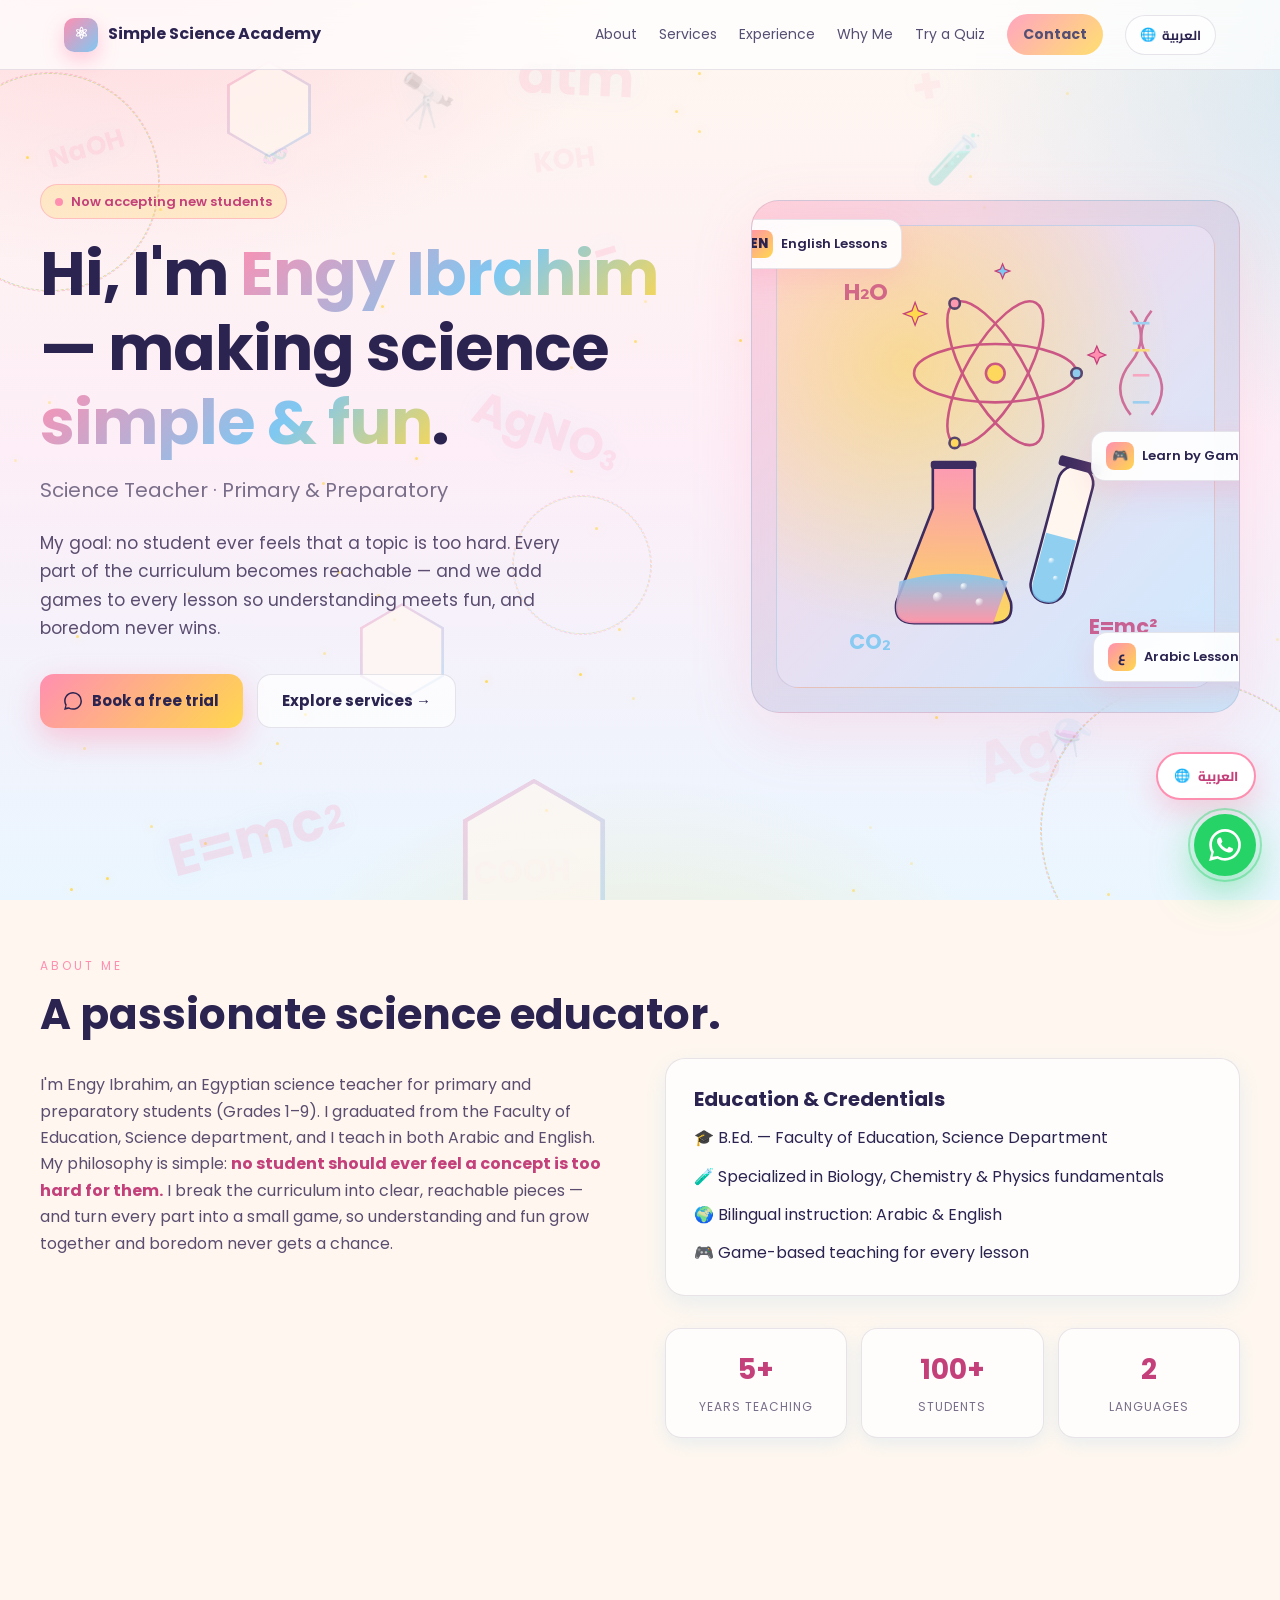
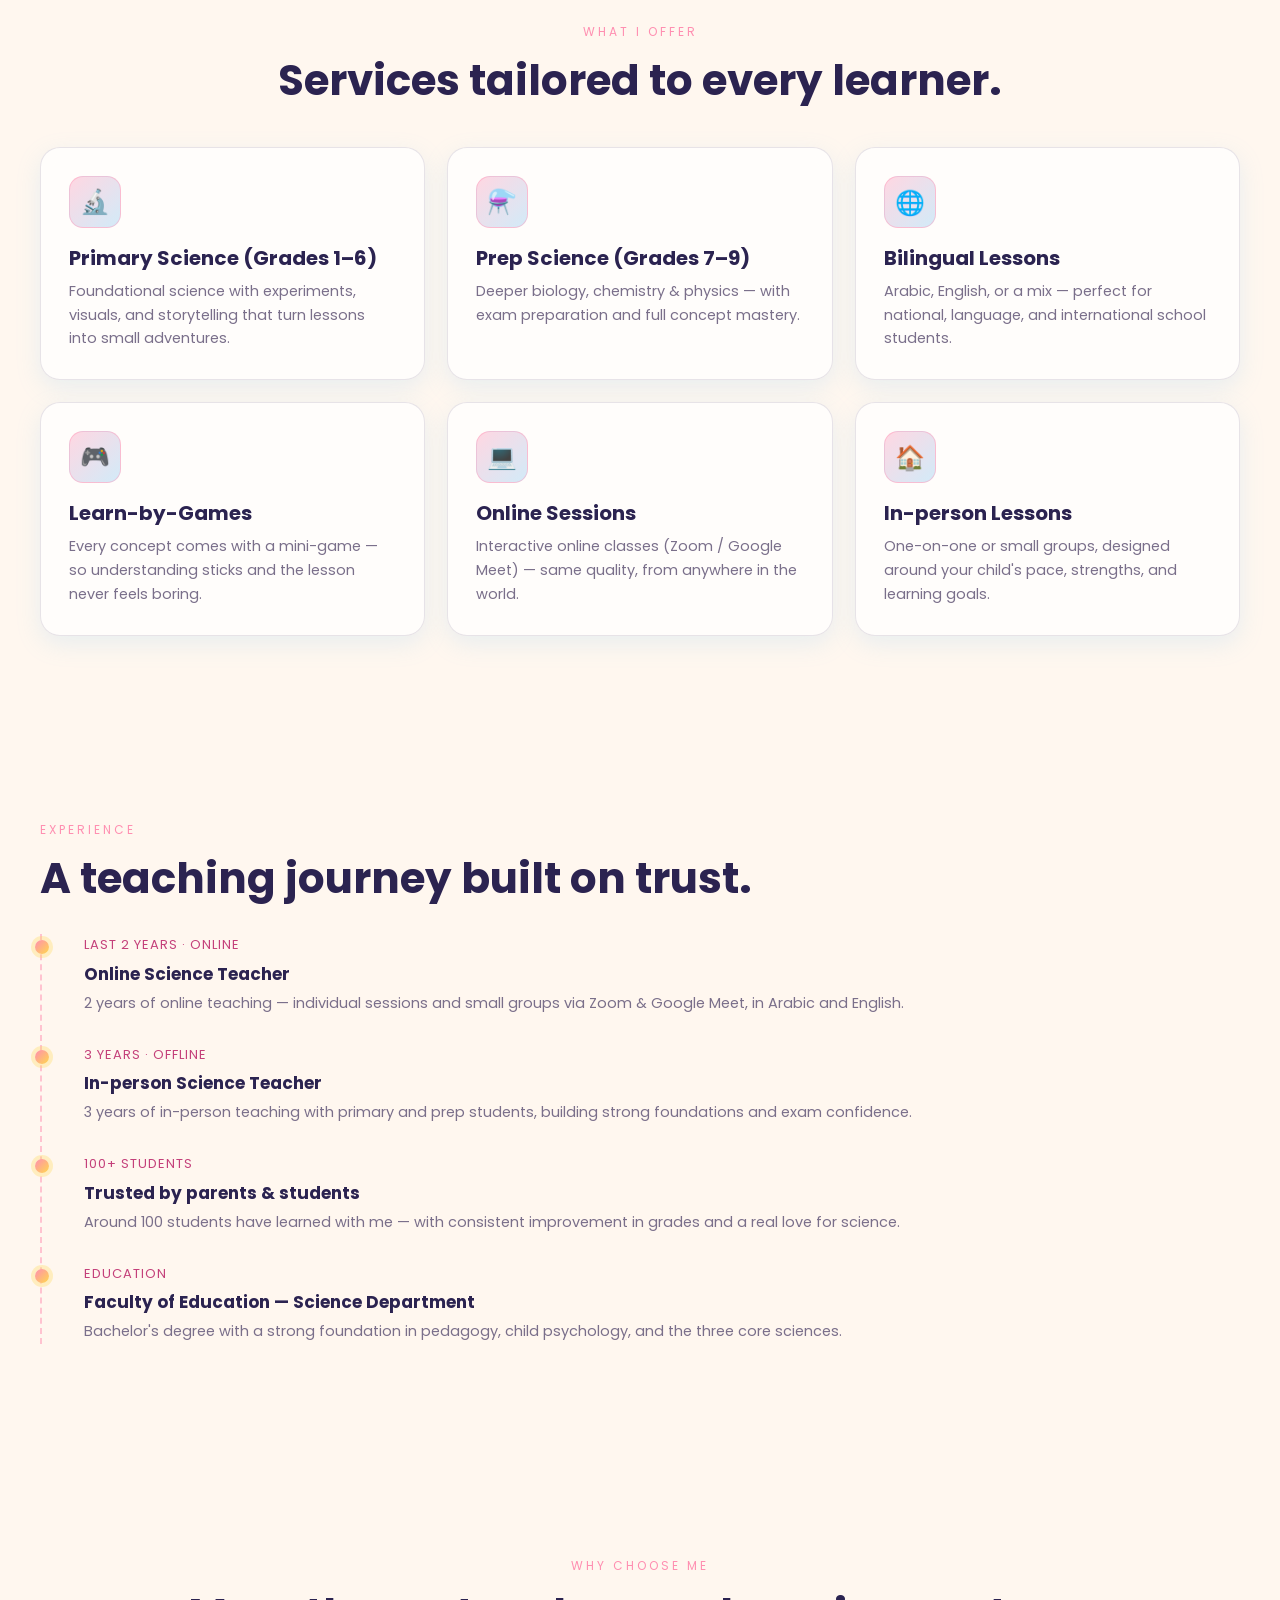
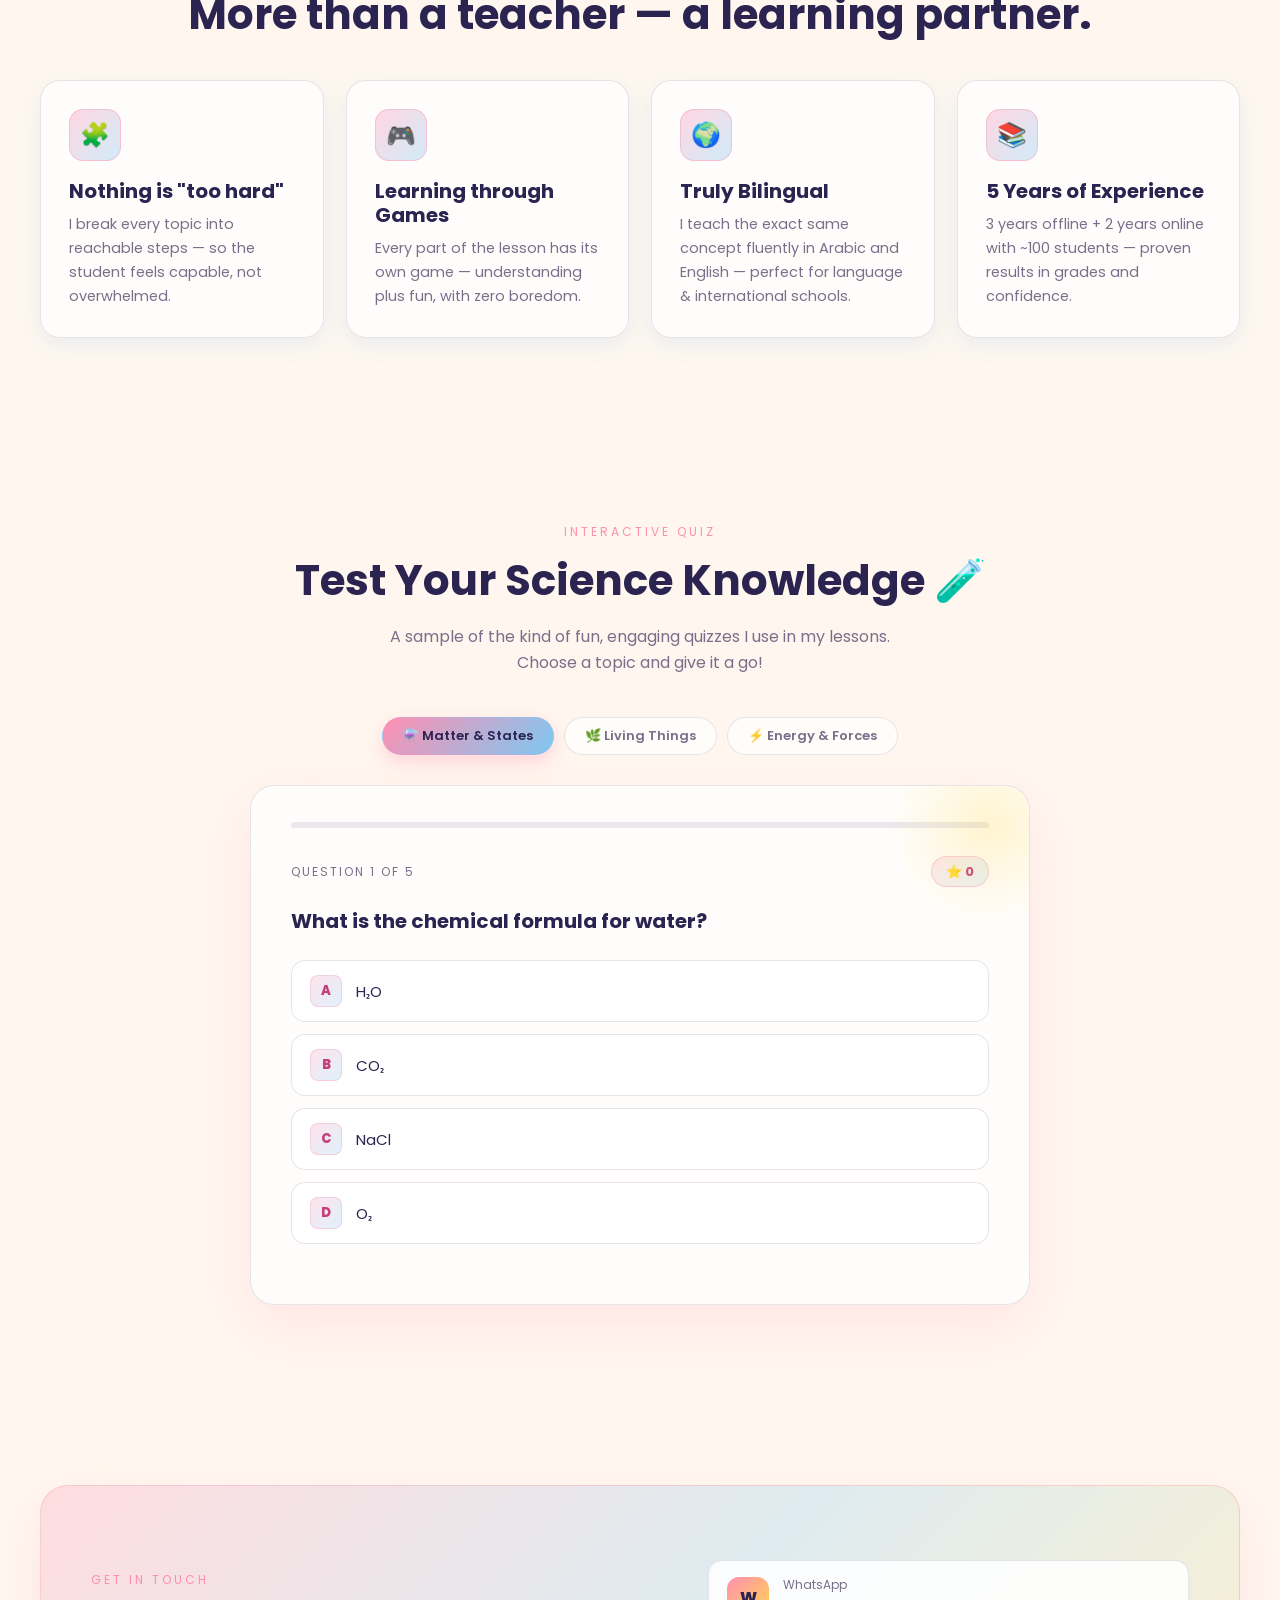
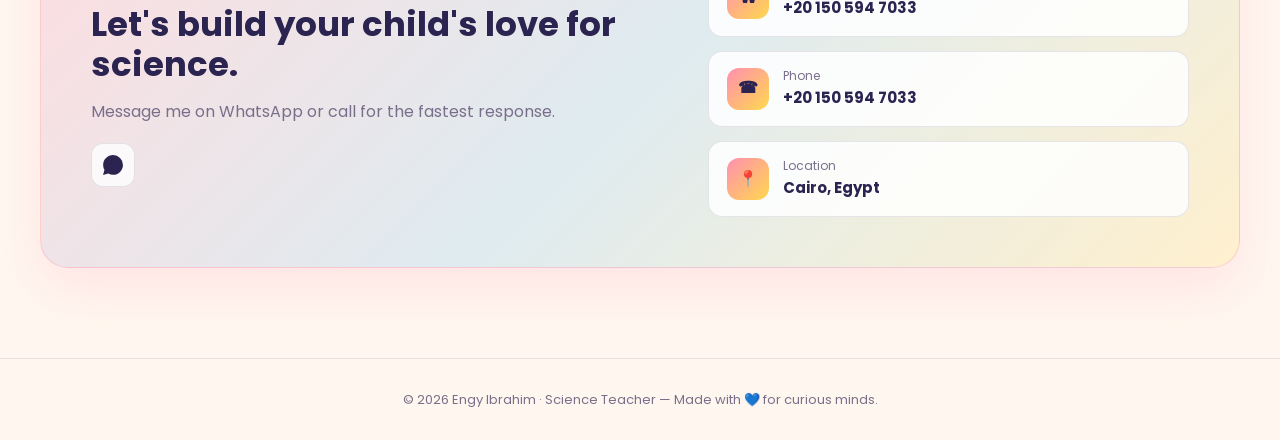
==== commit 912c6db0: "change title" ====
--- a/index.html
+++ b/index.html
@@ -3,7 +3,7 @@
 <head>
 <meta charset="UTF-8" />
 <meta name="viewport" content="width=device-width, initial-scale=1.0" />
-<title>Engy Ibrahim — Science Teacher | إنچي إبراهيم مدرّسة علوم</title>
+<title>Simple Science Academy | أكاديمية العلوم المبسطة</title>
 <meta name="description" content="Engy Ibrahim — bilingual Egyptian science teacher for primary & preparatory students. Learning through games & simple explanations." />
 <link rel="preconnect" href="https://fonts.googleapis.com">
 <link rel="preconnect" href="https://fonts.gstatic.com" crossorigin>
@@ -24,8 +24,8 @@
   <div class="nav-wrap">
     <div class="logo">
       <div class="dot">⚛</div>
-      <span class="en-only">Engy Ibrahim</span>
-      <span class="ar-only">إنچي إبراهيم</span>
+      <span class="en-only">Simple Science Academy</span>
+      <span class="ar-only">أكاديمية العلوم المبسطة</span>
     </div>
     <div class="nav-links" id="navLinks">
       <a href="#about"><span class="en-only">About</span><span class="ar-only">عني</span></a>
@@ -780,4 +780,4 @@
   document.querySelectorAll('#navLinks a').forEach(a=>a.addEventListener('click',()=>document.getElementById('navLinks').classList.remove('open')));
 </script>
 </body>
-</html>
+</html>
